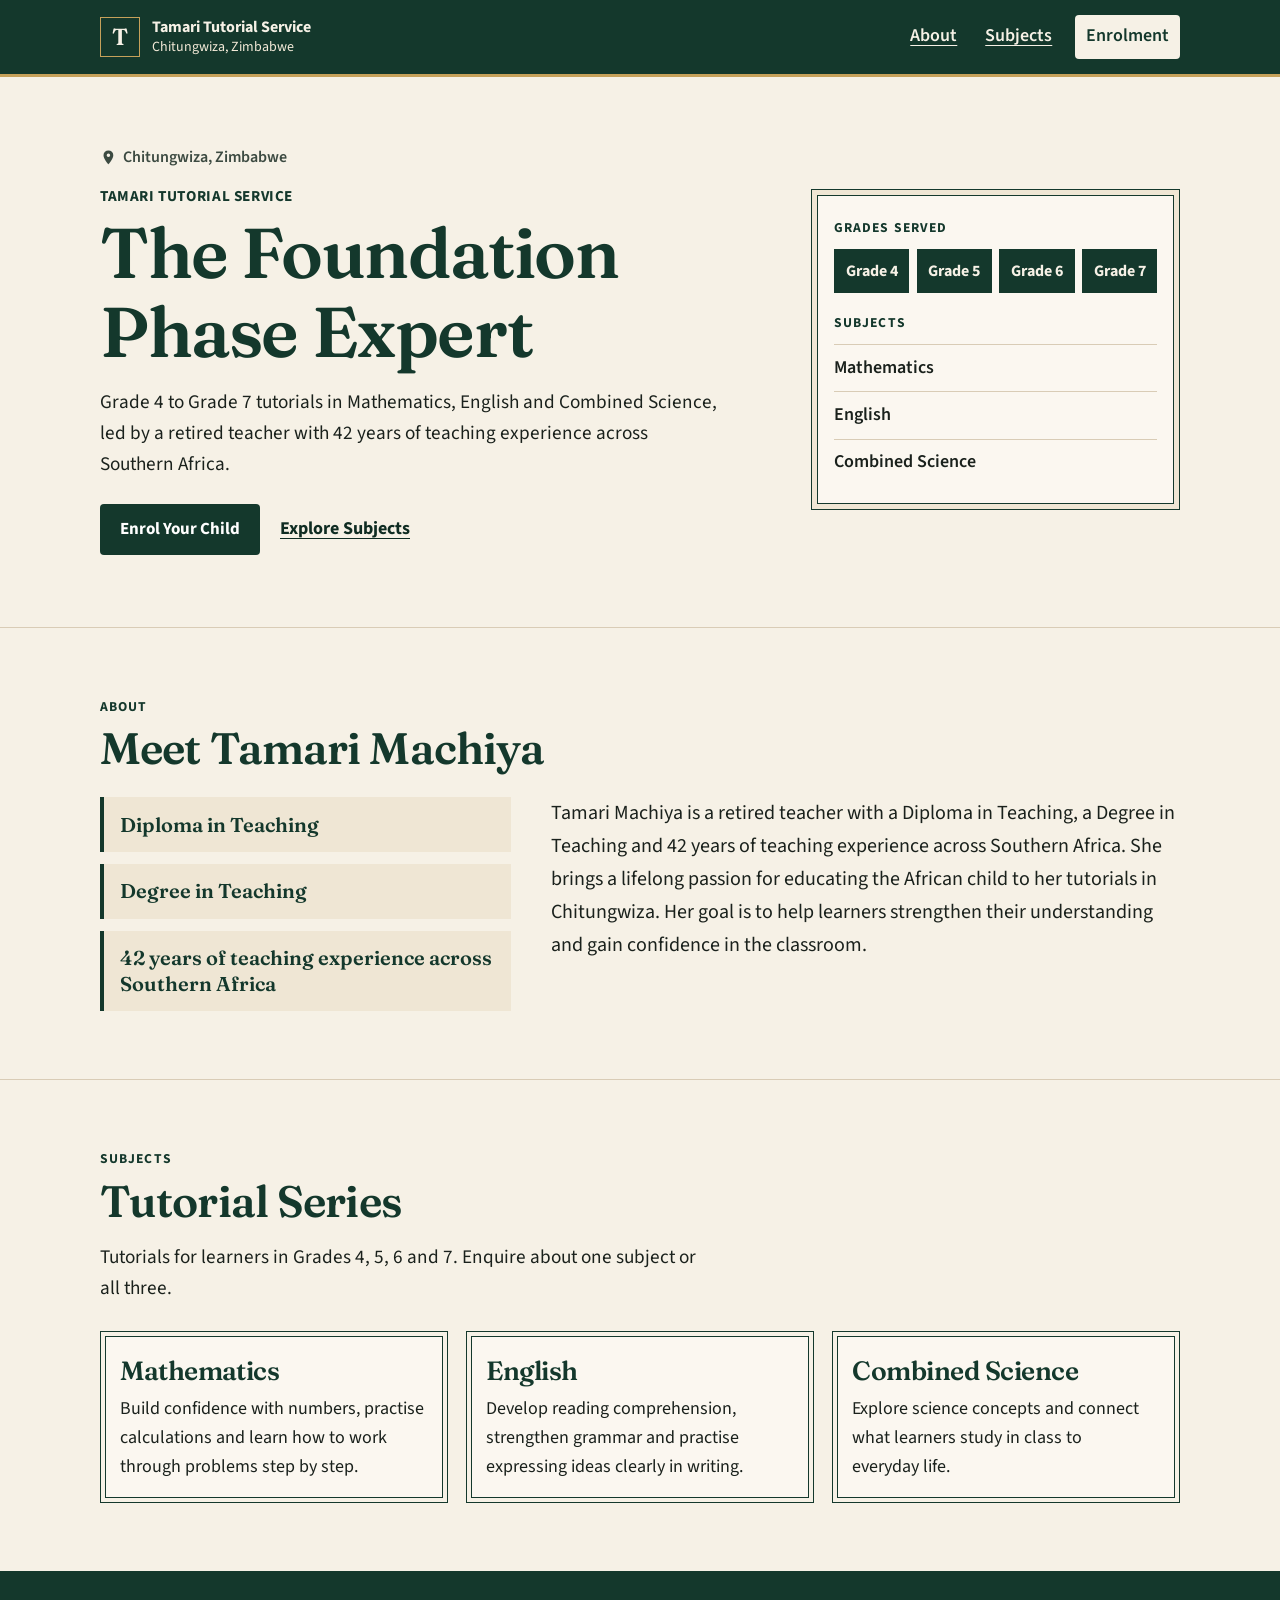
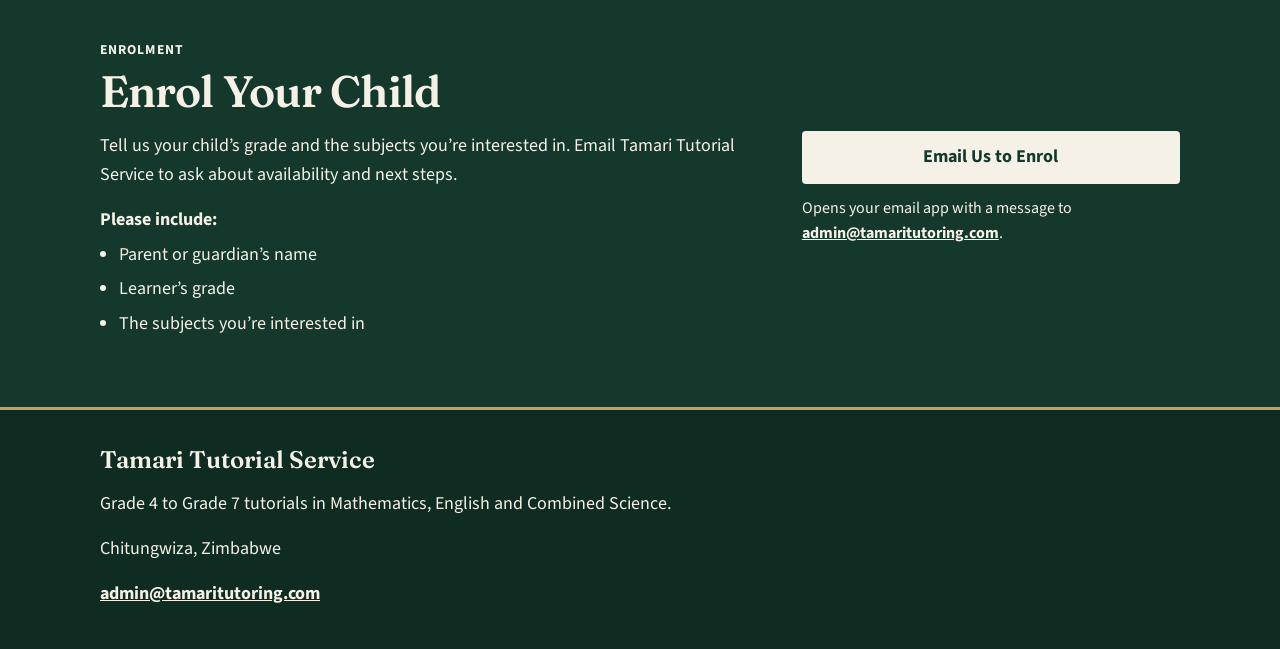
==== index.html @ 708566ce "Add the Tamari Tutorial Service website. A static page for Grade 4 to Grade 7 tutorials in Chitungwi" ====
<!DOCTYPE html>
<html lang="en-GB">
  <head>
    <meta charset="utf-8">
    <meta name="viewport" content="width=device-width, initial-scale=1">
    <title>Tamari Tutorial Service | Grade 4–7 Tutoring in Chitungwiza</title>
    <meta name="description" content="Grade 4 to Grade 7 tutorials in Mathematics, English and Combined Science in Chitungwiza, Zimbabwe, led by retired teacher Tamari Machiya.">
    <link rel="canonical" href="https://tamaritutoring.com/">
    <meta property="og:title" content="Tamari Tutorial Service | Grade 4–7 Tutoring in Chitungwiza">
    <meta property="og:description" content="Grade 4 to Grade 7 tutorials in Mathematics, English and Combined Science in Chitungwiza, Zimbabwe, led by retired teacher Tamari Machiya.">
    <meta property="og:type" content="website">
    <meta property="og:url" content="https://tamaritutoring.com/">
    <meta property="og:locale" content="en_GB">
    <meta name="theme-color" content="#14382c">
    <link rel="icon" href="favicon.svg" type="image/svg+xml">
    <link rel="stylesheet" href="styles.css">
    <script type="application/ld+json">
      {
        "@context": "https://schema.org",
        "@type": "EducationalOrganization",
        "name": "Tamari Tutorial Service",
        "url": "https://tamaritutoring.com/",
        "email": "admin@tamaritutoring.com",
        "description": "Grade 4 to Grade 7 tutorials in Mathematics, English and Combined Science in Chitungwiza, Zimbabwe, led by retired teacher Tamari Machiya.",
        "areaServed": {
          "@type": "City",
          "name": "Chitungwiza"
        }
      }
    </script>
  </head>
  <body>
    <a class="skip" href="#main">Skip to content</a>

    <header class="site-header">
      <div class="wrap header-inner">
        <a class="brand" href="#hero">
          <span class="mark" aria-hidden="true">T</span>
          <span class="brand-text">
            <span class="brand-name">Tamari Tutorial Service</span>
            <span class="brand-place">Chitungwiza, Zimbabwe</span>
          </span>
        </a>
        <nav class="site-nav" aria-label="Page">
          <ul>
            <li><a href="#about">About</a></li>
            <li><a href="#subjects">Subjects</a></li>
            <li><a class="nav-enrol" href="#enrolment">Enrolment</a></li>
          </ul>
        </nav>
      </div>
    </header>

    <main id="main" tabindex="-1">
      <section class="hero" id="hero" aria-labelledby="hero-heading">
        <div class="wrap hero-grid">
          <div class="hero-copy">
            <p class="location">
              <svg class="pin" viewBox="0 0 24 24" aria-hidden="true" focusable="false">
                <path fill="currentColor" d="M12 2a7 7 0 0 0-7 7c0 5.25 7 13 7 13s7-7.75 7-13a7 7 0 0 0-7-7zm0 9.5a2.5 2.5 0 1 1 0-5 2.5 2.5 0 0 1 0 5z"/>
              </svg>
              Chitungwiza, Zimbabwe
            </p>
            <p class="brand-line">Tamari Tutorial Service</p>
            <h1 id="hero-heading">The Foundation Phase Expert</h1>
            <p class="lede">Grade 4 to Grade 7 tutorials in Mathematics, English and Combined Science, led by a retired teacher with 42 years of teaching experience across Southern Africa.</p>
            <div class="actions">
              <a class="button" href="#enrolment">Enrol Your Child</a>
              <a class="text-link" href="#subjects">Explore Subjects</a>
            </div>
          </div>

          <aside class="programme" aria-label="Grades and subjects">
            <p class="programme-kicker">Grades served</p>
            <ul class="grade-row">
              <li>Grade&nbsp;4</li>
              <li>Grade&nbsp;5</li>
              <li>Grade&nbsp;6</li>
              <li>Grade&nbsp;7</li>
            </ul>
            <p class="programme-kicker">Subjects</p>
            <ul class="programme-subjects">
              <li>Mathematics</li>
              <li>English</li>
              <li>Combined Science</li>
            </ul>
          </aside>
        </div>
      </section>

      <section class="about" id="about" aria-labelledby="about-heading">
        <div class="wrap">
          <p class="kicker">About</p>
          <h2 id="about-heading">Meet Tamari Machiya</h2>
          <div class="about-grid">
            <ul class="facts" aria-hidden="true">
              <li>Diploma in Teaching</li>
              <li>Degree in Teaching</li>
              <li>42 years of teaching experience across Southern Africa</li>
            </ul>
            <p class="about-copy">Tamari Machiya is a retired teacher with a Diploma in Teaching, a Degree in Teaching and 42 years of teaching experience across Southern Africa. She brings a lifelong passion for educating the African child to her tutorials in Chitungwiza. Her goal is to help learners strengthen their understanding and gain confidence in the classroom.</p>
          </div>
        </div>
      </section>

      <section class="subjects" id="subjects" aria-labelledby="subjects-heading">
        <div class="wrap">
          <p class="kicker">Subjects</p>
          <h2 id="subjects-heading">Tutorial Series</h2>
          <p class="section-intro">Tutorials for learners in Grades 4, 5, 6 and 7. Enquire about one subject or all three.</p>
          <ul class="subject-list">
            <li>
              <h3>Mathematics</h3>
              <p>Build confidence with numbers, practise calculations and learn how to work through problems step by step.</p>
            </li>
            <li>
              <h3>English</h3>
              <p>Develop reading comprehension, strengthen grammar and practise expressing ideas clearly in writing.</p>
            </li>
            <li>
              <h3>Combined Science</h3>
              <p>Explore science concepts and connect what learners study in class to everyday life.</p>
            </li>
          </ul>
        </div>
      </section>

      <section class="enrol" id="enrolment" aria-labelledby="enrol-heading">
        <div class="wrap enrol-panel">
          <div>
            <p class="kicker kicker-light">Enrolment</p>
            <h2 id="enrol-heading">Enrol Your Child</h2>
            <p>Tell us your child’s grade and the subjects you’re interested in. Email Tamari Tutorial Service to ask about availability and next steps.</p>
            <p class="include-label" id="enrol-fields">Please include:</p>
            <ul>
              <li>Parent or guardian’s name</li>
              <li>Learner’s grade</li>
              <li>The subjects you’re interested in</li>
            </ul>
          </div>
          <div class="enrol-action">
            <a class="button button-email" href="mailto:admin@tamaritutoring.com?subject=Enrolment%20enquiry%20for%20Tamari%20Tutorial%20Service&amp;body=Parent%20or%20guardian%27s%20name%3A%0A%0ALearner%27s%20grade%3A%0A%0ASubjects%20interested%20in%3A%0A" aria-describedby="email-hint">Email Us to Enrol</a>
            <p class="email-hint" id="email-hint">Opens your email app with a message to <a href="mailto:admin@tamaritutoring.com">admin@tamaritutoring.com</a>.</p>
          </div>
        </div>
      </section>
    </main>

    <footer class="site-footer">
      <div class="wrap">
        <p class="footer-name">Tamari Tutorial Service</p>
        <p>Grade 4 to Grade 7 tutorials in Mathematics, English and Combined Science.</p>
        <p>Chitungwiza, Zimbabwe</p>
        <p><a href="mailto:admin@tamaritutoring.com">admin@tamaritutoring.com</a></p>
      </div>
    </footer>
  </body>
</html>
---- styles.css ----
@font-face {
  font-family: "Fraunces";
  src: url("fonts/fraunces-latin-600.woff2") format("woff2");
  font-weight: 600;
  font-style: normal;
  font-display: swap;
}

@font-face {
  font-family: "Fraunces";
  src: url("fonts/fraunces-latin-700.woff2") format("woff2");
  font-weight: 700;
  font-style: normal;
  font-display: swap;
}

@font-face {
  font-family: "Source Sans 3";
  src: url("fonts/source-sans-3-latin-400.woff2") format("woff2");
  font-weight: 400;
  font-style: normal;
  font-display: swap;
}

@font-face {
  font-family: "Source Sans 3";
  src: url("fonts/source-sans-3-latin-600.woff2") format("woff2");
  font-weight: 600;
  font-style: normal;
  font-display: swap;
}

@font-face {
  font-family: "Source Sans 3";
  src: url("fonts/source-sans-3-latin-700.woff2") format("woff2");
  font-weight: 700;
  font-style: normal;
  font-display: swap;
}

:root {
  --cream: #f6f1e6;
  --cream-deep: #efe6d4;
  --paper: #fbf7f0;
  --ink: #1a211c;
  --ink-soft: #3c4a41;
  --green: #14382c;
  --green-deep: #0f2c22;
  --line: #d9ccb6;
  --serif: "Fraunces", "Palatino Linotype", Palatino, Georgia, serif;
  --sans: "Source Sans 3", "Segoe UI", "Helvetica Neue", Arial, sans-serif;
  --header-offset: 5.5rem;
  --shadow: 0 16px 40px rgba(20, 56, 44, 0.08);
}

*,
*::before,
*::after {
  box-sizing: border-box;
}

html {
  font-size: 100%;
}

@media (prefers-reduced-motion: no-preference) {
  html {
    scroll-behavior: smooth;
  }
}

body {
  margin: 0;
  background: var(--cream);
  color: var(--ink);
  font-family: var(--sans);
  font-size: 1.125rem;
  line-height: 1.6;
}

::selection {
  background: var(--green);
  color: var(--cream);
}

:focus:not(:focus-visible) {
  outline: none;
}

:focus-visible {
  outline: 3px solid var(--green-deep);
  outline-offset: 4px;
  box-shadow: 0 0 0 4px #ffffff;
}

.skip {
  position: absolute;
  left: 0.75rem;
  top: 0.75rem;
  z-index: 20;
  transform: translateY(-200%);
  background: var(--paper);
  color: var(--green);
  padding: 0.6rem 0.9rem;
  font-weight: 700;
  text-decoration: underline;
}

.skip:focus {
  transform: none;
}

.wrap {
  width: min(1080px, calc(100% - 2rem));
  margin-inline: auto;
}

h1,
h2,
h3,
p {
  text-wrap: pretty;
}

h1,
h2,
h3 {
  font-family: var(--serif);
  font-weight: 600;
  line-height: 1.12;
  color: var(--green);
  letter-spacing: -0.02em;
}

h1 {
  margin: 0.35rem 0 1rem;
  font-size: clamp(2.5rem, 7vw, 4.4rem);
}

h2 {
  margin: 0 0 1rem;
  font-size: clamp(2rem, 4vw, 2.75rem);
}

h3 {
  margin: 0 0 0.65rem;
  font-size: 1.65rem;
}

p {
  margin: 0 0 1rem;
}

a {
  color: var(--green-deep);
}

.site-header {
  position: sticky;
  top: 0;
  z-index: 10;
  background: var(--green);
  color: var(--cream);
  border-bottom: 3px solid #c6a15a;
}

.header-inner {
  display: flex;
  flex-wrap: wrap;
  align-items: center;
  gap: 0.75rem 1.25rem;
  padding: 0.8rem 0;
}

.brand {
  display: flex;
  align-items: center;
  gap: 0.75rem;
  margin-right: auto;
  color: var(--cream);
  text-decoration: none;
  min-height: 48px;
}

.brand:hover .brand-name,
.brand:focus-visible .brand-name {
  text-decoration: underline;
  text-underline-offset: 0.18em;
}

.mark {
  display: grid;
  place-items: center;
  width: 2.5rem;
  height: 2.5rem;
  flex: none;
  border: 1.5px solid #c6a15a;
  color: var(--cream);
  font-family: var(--serif);
  font-size: 1.45rem;
  line-height: 1;
}

.brand-text {
  display: flex;
  flex-direction: column;
  gap: 0.05rem;
}

.brand-name {
  font-weight: 700;
  font-size: 1rem;
  line-height: 1.2;
}

.brand-place {
  font-size: 0.875rem;
  line-height: 1.3;
  color: #f3ead8;
}

.site-nav ul {
  display: flex;
  flex-wrap: wrap;
  align-items: center;
  justify-content: flex-end;
  gap: 0.25rem 0.35rem;
  margin: 0;
  padding: 0;
  list-style: none;
}

.site-nav a {
  display: inline-flex;
  align-items: center;
  justify-content: center;
  min-height: 44px;
  padding: 0.35rem 0.7rem;
  color: var(--cream);
  font-weight: 600;
  text-decoration: underline;
  text-underline-offset: 0.22em;
  text-decoration-thickness: 1px;
}

.nav-enrol {
  margin-left: 0.35rem;
  background: var(--cream);
  color: var(--green) !important;
  text-decoration: none !important;
  border-radius: 4px;
  padding-inline: 0.95rem;
}

.nav-enrol:hover {
  background: #fff;
}

.hero {
  padding: 2.5rem 0 3rem;
  scroll-margin-top: var(--header-offset);
}

.hero-grid {
  display: grid;
  gap: 2rem;
  align-items: center;
}

.location {
  display: flex;
  align-items: center;
  gap: 0.4rem;
  margin: 0;
  color: var(--ink-soft);
  font-weight: 600;
  font-size: 1rem;
}

.pin {
  width: 1.05rem;
  height: 1.05rem;
  flex: none;
}

.brand-line {
  margin: 0.85rem 0 0;
  color: var(--green);
  font-weight: 700;
  letter-spacing: 0.04em;
  text-transform: uppercase;
  font-size: 0.95rem;
}

.lede {
  max-width: 40rem;
  margin-bottom: 1.5rem;
  font-size: 1.2rem;
  color: var(--ink);
}

.actions {
  display: flex;
  flex-wrap: wrap;
  align-items: center;
  gap: 0.75rem 1.25rem;
}

.button {
  display: inline-flex;
  align-items: center;
  justify-content: center;
  min-height: 48px;
  padding: 0.75rem 1.25rem;
  background: var(--green);
  color: #fff;
  font-weight: 700;
  font-size: 1.0625rem;
  text-decoration: none;
  border-radius: 4px;
}

.button:hover {
  background: var(--green-deep);
}

.text-link {
  display: inline-flex;
  align-items: center;
  min-height: 48px;
  color: var(--green-deep);
  font-weight: 700;
  text-underline-offset: 0.2em;
}

.programme {
  background: var(--paper);
  border: 1px solid var(--green);
  box-shadow: inset 0 0 0 5px var(--cream-deep), inset 0 0 0 6px var(--green);
  padding: 1.7rem 1.35rem 1.45rem;
}

.programme-kicker {
  margin: 0 0 0.65rem;
  color: var(--green);
  font-size: 0.85rem;
  font-weight: 700;
  letter-spacing: 0.08em;
  text-transform: uppercase;
}

.grade-row,
.programme-subjects {
  margin: 0 0 1.15rem;
  padding: 0;
  list-style: none;
}

.programme-subjects {
  margin-bottom: 0;
}

.grade-row {
  display: grid;
  grid-template-columns: repeat(4, minmax(0, 1fr));
  gap: 0.45rem;
}

.grade-row li {
  display: flex;
  align-items: center;
  justify-content: center;
  min-height: 2.75rem;
  background: var(--green);
  color: var(--cream);
  text-align: center;
  font-weight: 700;
  font-size: 1rem;
  line-height: 1.2;
  padding: 0.55rem 0.35rem;
}

.programme-subjects li {
  padding: 0.55rem 0;
  border-top: 1px solid var(--line);
  font-weight: 600;
}

.about,
.subjects {
  padding: 3rem 0;
  scroll-margin-top: var(--header-offset);
  border-top: 1px solid var(--line);
}

.kicker {
  margin: 0 0 0.4rem;
  color: var(--green);
  font-size: 0.85rem;
  font-weight: 700;
  letter-spacing: 0.08em;
  text-transform: uppercase;
}

.about-grid {
  display: grid;
  gap: 1.5rem;
  margin-top: 1.5rem;
}

.facts {
  margin: 0;
  padding: 0;
  list-style: none;
  display: grid;
  gap: 0.75rem;
}

.facts li {
  padding: 0.9rem 1rem;
  border-left: 4px solid var(--green);
  background: var(--cream-deep);
  font-family: var(--serif);
  font-size: 1.25rem;
  line-height: 1.3;
  color: var(--green);
}

.about-copy {
  margin: 0;
  max-width: 42rem;
  font-size: 1.25rem;
  line-height: 1.65;
}

.section-intro {
  max-width: 40rem;
  font-size: 1.2rem;
}

.subject-list {
  display: grid;
  gap: 1rem;
  margin: 1.75rem 0 0;
  padding: 0;
  list-style: none;
}

.subject-list li {
  background: var(--paper);
  border: 1px solid var(--green);
  box-shadow: inset 0 0 0 4px var(--cream), inset 0 0 0 5px var(--green);
  padding: 1.45rem 1.2rem 1.25rem;
}

.subject-list p {
  margin: 0;
  color: var(--ink);
}

.enrol {
  background: var(--green);
  color: var(--cream);
  padding: 3rem 0;
  scroll-margin-top: var(--header-offset);
}

.enrol h2,
.kicker-light {
  color: var(--cream);
}

.enrol p,
.enrol li {
  color: var(--cream);
}

.enrol-panel {
  display: grid;
  gap: 1.5rem;
}

.enrol ul {
  margin: 0;
  padding-left: 1.2rem;
}

.enrol li + li {
  margin-top: 0.35rem;
}

.include-label {
  margin-bottom: 0.4rem;
  font-weight: 700;
}

.enrol-action {
  display: flex;
  flex-direction: column;
  align-items: stretch;
  gap: 0.75rem;
}

.button-email {
  width: 100%;
  background: var(--cream);
  color: var(--green);
  font-size: 1.125rem;
}

.button-email:hover {
  background: #fff;
  color: var(--green-deep);
}

.email-hint {
  margin: 0;
  font-size: 1rem;
}

.email-hint a {
  color: var(--cream);
  font-weight: 700;
}

.site-footer {
  background: var(--green-deep);
  color: var(--cream);
  padding: 2.25rem 0 2.5rem;
  border-top: 3px solid #c6a15a;
}

.footer-name {
  font-family: var(--serif);
  font-size: 1.5rem;
  line-height: 1.2;
}

.site-footer a {
  color: var(--cream);
  font-weight: 700;
}

.site-footer p:last-child {
  margin-bottom: 0;
}

main:focus {
  outline: none;
}

@media (max-width: 420px) {
  .grade-row {
    grid-template-columns: 1fr 1fr;
  }
}

@media (max-width: 720px) {
  :root {
    --header-offset: 8.75rem;
  }

  .header-inner {
    display: grid;
    grid-template-columns: minmax(0, 1fr) auto;
    align-items: center;
  }

  .brand {
    margin-right: 0;
  }

  .site-nav {
    grid-column: 1 / -1;
  }

  .site-nav ul {
    justify-content: flex-start;
  }

  .nav-enrol {
    margin-left: auto;
  }
}

@media (min-width: 721px) {
  .wrap {
    width: min(1080px, calc(100% - 4rem));
  }

  .hero {
    padding: 4.25rem 0 4.5rem;
  }

  .about,
  .subjects,
  .enrol {
    padding: 4.25rem 0;
  }
}

@media (min-width: 800px) {
  .about-grid {
    grid-template-columns: minmax(14rem, 0.85fr) 1.3fr;
    gap: 2.5rem;
    align-items: start;
  }
}

@media (min-width: 880px) {
  .hero-grid {
    grid-template-columns: minmax(0, 1.35fr) minmax(16rem, 0.75fr);
    gap: 3rem;
  }

  .subject-list {
    grid-template-columns: repeat(3, minmax(0, 1fr));
    gap: 1.15rem;
  }

  .enrol-panel {
    grid-template-columns: minmax(0, 1.4fr) minmax(16rem, 0.8fr);
    gap: 2.5rem;
    align-items: center;
  }

  .button-email {
    width: auto;
    min-width: 16rem;
  }
}

@media (forced-colors: active) {
  .button,
  .nav-enrol,
  .programme,
  .subject-list li,
  .grade-row li {
    border: 1px solid ButtonText;
  }
}

@media print {
  .site-header,
  .skip,
  .actions {
    display: none;
  }

  body,
  .enrol,
  .site-footer {
    background: #fff;
    color: #000;
  }

  h1,
  h2,
  h3,
  .enrol h2,
  .enrol p,
  .enrol li,
  .site-footer,
  .site-footer a,
  .email-hint a {
    color: #000;
  }

}
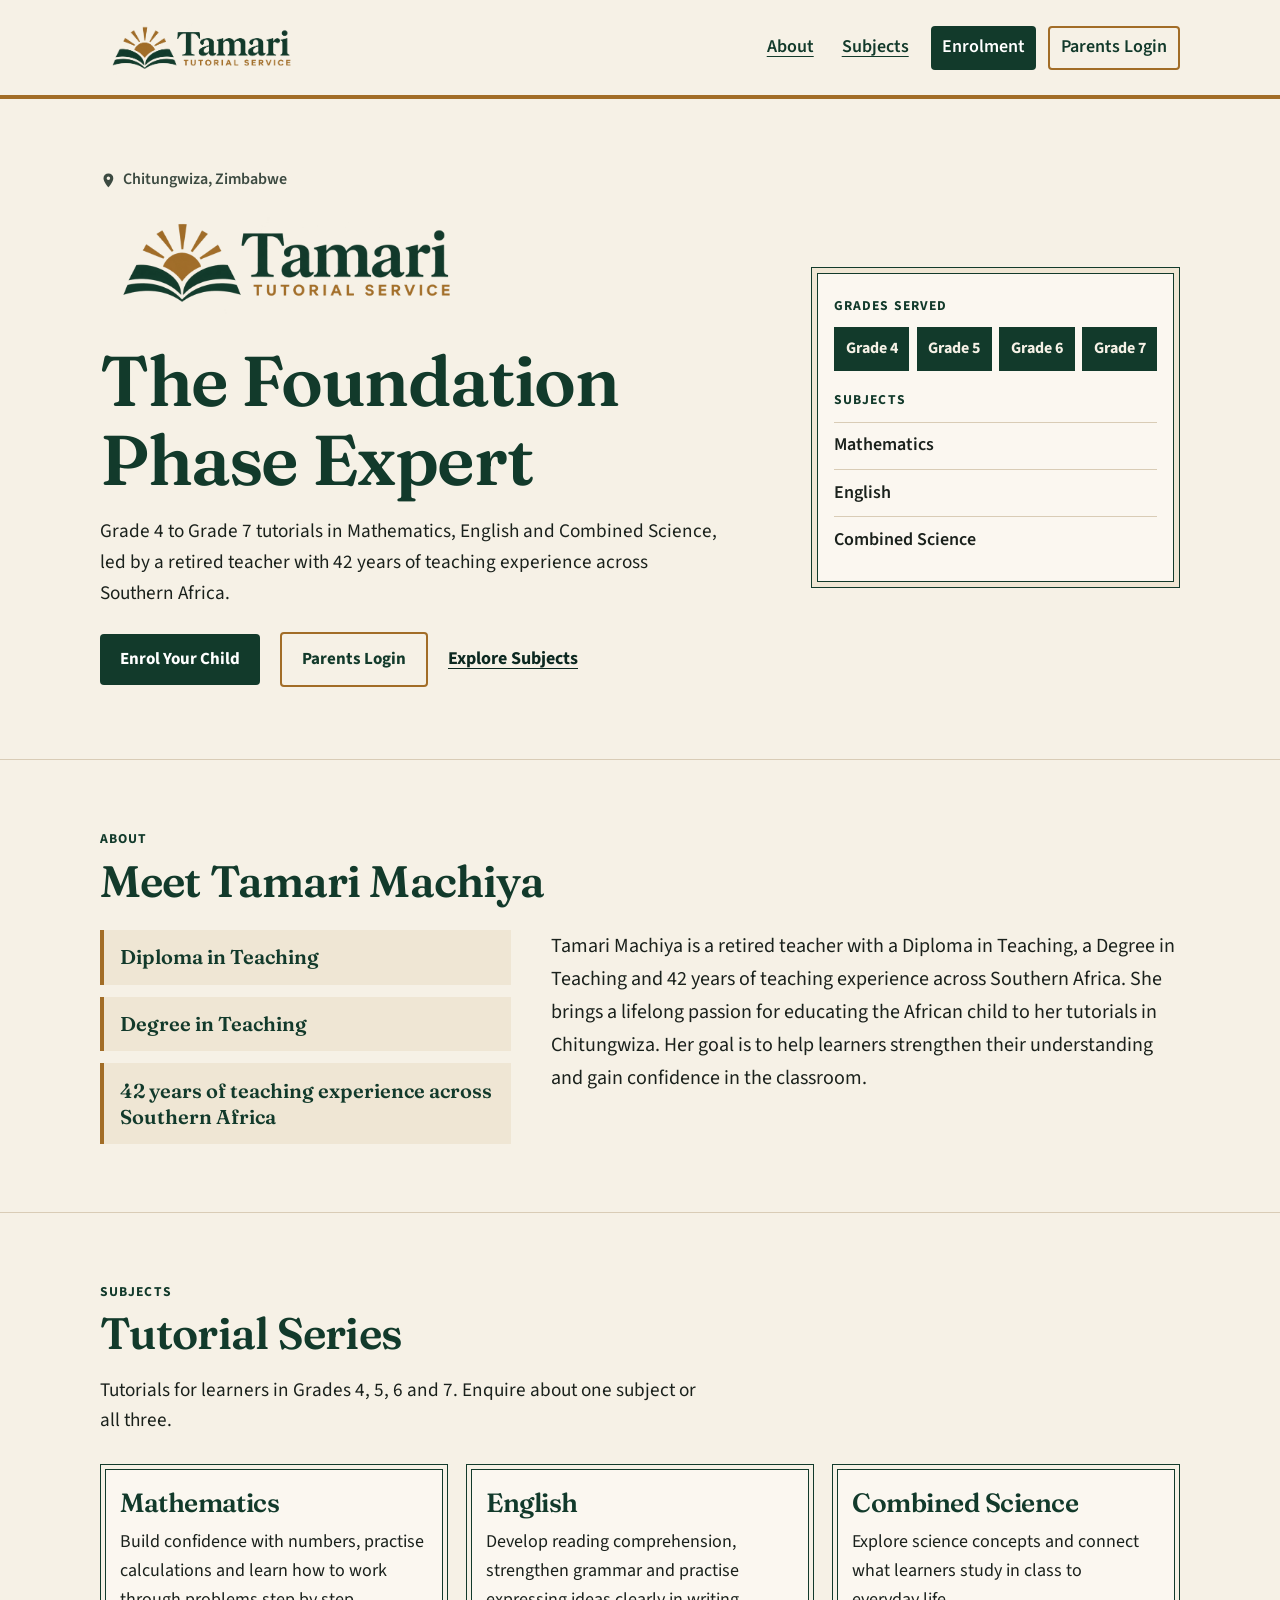
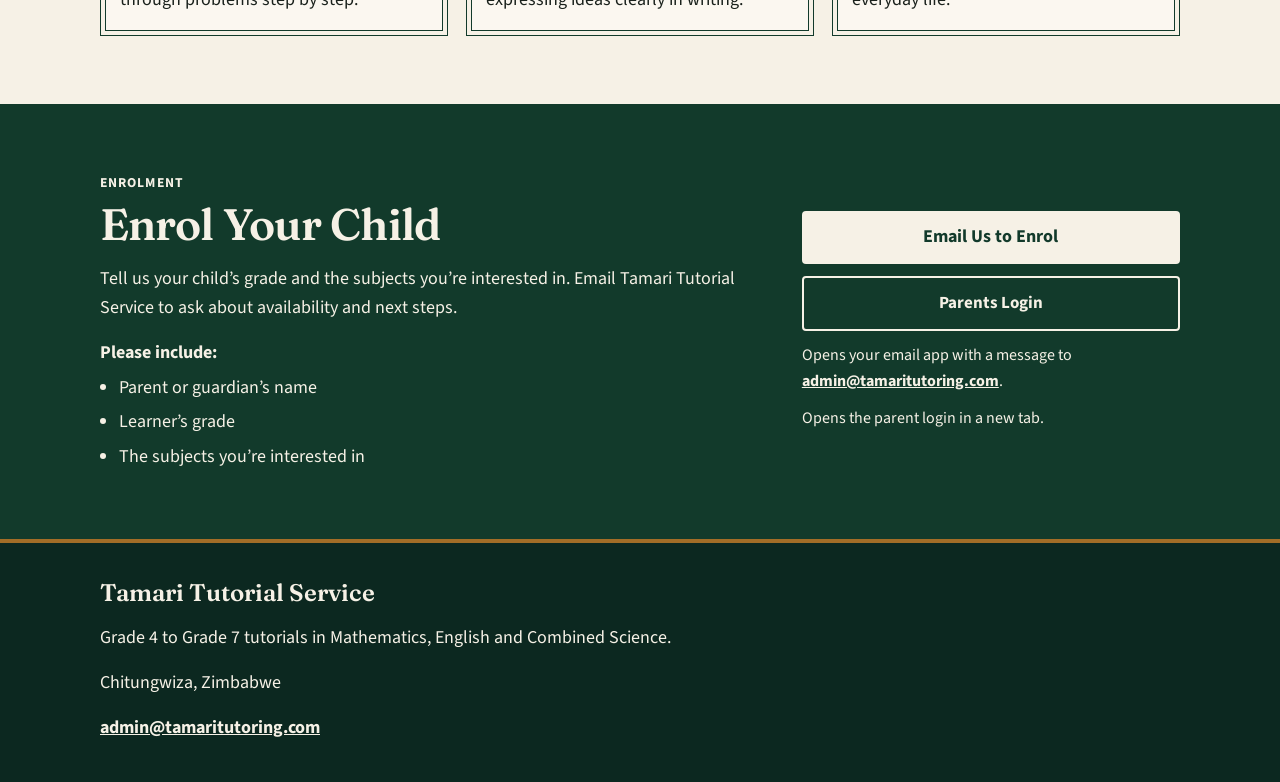
==== commit 9ac0d711: "Use the Tamari logo and add Parents Login. Match the page to the logo’s green and gold, and link Par" ====
--- a/index.html
+++ b/index.html
@@ -11,8 +11,10 @@
     <meta property="og:type" content="website">
     <meta property="og:url" content="https://tamaritutoring.com/">
     <meta property="og:locale" content="en_GB">
-    <meta name="theme-color" content="#14382c">
-    <link rel="icon" href="favicon.svg" type="image/svg+xml">
+    <meta name="theme-color" content="#123a2b">
+    <meta property="og:image" content="https://tamaritutoring.com/logo.png">
+    <link rel="icon" href="favicon.png" type="image/png">
+    <link rel="preload" href="logo.png" as="image">
     <link rel="stylesheet" href="styles.css">
     <script type="application/ld+json">
       {
@@ -35,17 +37,14 @@
     <header class="site-header">
       <div class="wrap header-inner">
         <a class="brand" href="#hero">
-          <span class="mark" aria-hidden="true">T</span>
-          <span class="brand-text">
-            <span class="brand-name">Tamari Tutorial Service</span>
-            <span class="brand-place">Chitungwiza, Zimbabwe</span>
-          </span>
+          <img src="logo.png" alt="Tamari Tutorial Service" width="1086" height="362">
         </a>
         <nav class="site-nav" aria-label="Page">
           <ul>
             <li><a href="#about">About</a></li>
             <li><a href="#subjects">Subjects</a></li>
             <li><a class="nav-enrol" href="#enrolment">Enrolment</a></li>
+            <li><a class="nav-login" href="https://app.schoolhubsa.co.za/tamaritutoring" target="_blank" rel="noopener noreferrer">Parents Login<span class="visually-hidden"> (opens in a new tab)</span></a></li>
           </ul>
         </nav>
       </div>
@@ -61,11 +60,12 @@
               </svg>
               Chitungwiza, Zimbabwe
             </p>
-            <p class="brand-line">Tamari Tutorial Service</p>
+            <img class="hero-logo" src="logo.png" alt="" width="1086" height="362">
             <h1 id="hero-heading">The Foundation Phase Expert</h1>
             <p class="lede">Grade 4 to Grade 7 tutorials in Mathematics, English and Combined Science, led by a retired teacher with 42 years of teaching experience across Southern Africa.</p>
             <div class="actions">
               <a class="button" href="#enrolment">Enrol Your Child</a>
+              <a class="button button-login" href="https://app.schoolhubsa.co.za/tamaritutoring" target="_blank" rel="noopener noreferrer">Parents Login<span class="visually-hidden"> (opens in a new tab)</span></a>
               <a class="text-link" href="#subjects">Explore Subjects</a>
             </div>
           </div>
@@ -140,7 +140,9 @@
           </div>
           <div class="enrol-action">
             <a class="button button-email" href="mailto:admin@tamaritutoring.com?subject=Enrolment%20enquiry%20for%20Tamari%20Tutorial%20Service&amp;body=Parent%20or%20guardian%27s%20name%3A%0A%0ALearner%27s%20grade%3A%0A%0ASubjects%20interested%20in%3A%0A" aria-describedby="email-hint">Email Us to Enrol</a>
+            <a class="button button-login" href="https://app.schoolhubsa.co.za/tamaritutoring" target="_blank" rel="noopener noreferrer" aria-describedby="login-hint">Parents Login<span class="visually-hidden"> (opens in a new tab)</span></a>
             <p class="email-hint" id="email-hint">Opens your email app with a message to <a href="mailto:admin@tamaritutoring.com">admin@tamaritutoring.com</a>.</p>
+            <p class="email-hint" id="login-hint">Opens the parent login in a new tab.</p>
           </div>
         </div>
       </section>
--- a/styles.css
+++ b/styles.css
@@ -44,12 +44,13 @@
   --paper: #fbf7f0;
   --ink: #1a211c;
   --ink-soft: #3c4a41;
-  --green: #14382c;
-  --green-deep: #0f2c22;
+  --green: #123a2b;
+  --green-deep: #0c2820;
+  --gold: #a26d27;
   --line: #d9ccb6;
   --serif: "Fraunces", "Palatino Linotype", Palatino, Georgia, serif;
   --sans: "Source Sans 3", "Segoe UI", "Helvetica Neue", Arial, sans-serif;
-  --header-offset: 5.5rem;
+  --header-offset: 7rem;
   --shadow: 0 16px 40px rgba(20, 56, 44, 0.08);
 }
 
@@ -110,6 +111,18 @@
   transform: none;
 }
 
+.visually-hidden {
+  position: absolute;
+  width: 1px;
+  height: 1px;
+  padding: 0;
+  margin: -1px;
+  overflow: hidden;
+  clip: rect(0, 0, 0, 0);
+  white-space: nowrap;
+  border: 0;
+}
+
 .wrap {
   width: min(1080px, calc(100% - 2rem));
   margin-inline: auto;
@@ -159,9 +172,9 @@
   position: sticky;
   top: 0;
   z-index: 10;
-  background: var(--green);
-  color: var(--cream);
-  border-bottom: 3px solid #c6a15a;
+  background: var(--cream);
+  color: var(--green);
+  border-bottom: 4px solid var(--gold);
 }
 
 .header-inner {
@@ -175,48 +188,22 @@
 .brand {
   display: flex;
   align-items: center;
-  gap: 0.75rem;
   margin-right: auto;
-  color: var(--cream);
+  min-height: 48px;
   text-decoration: none;
-  min-height: 48px;
-}
-
-.brand:hover .brand-name,
-.brand:focus-visible .brand-name {
-  text-decoration: underline;
-  text-underline-offset: 0.18em;
-}
-
-.mark {
-  display: grid;
-  place-items: center;
-  width: 2.5rem;
-  height: 2.5rem;
-  flex: none;
-  border: 1.5px solid #c6a15a;
-  color: var(--cream);
-  font-family: var(--serif);
-  font-size: 1.45rem;
-  line-height: 1;
-}
-
-.brand-text {
-  display: flex;
-  flex-direction: column;
-  gap: 0.05rem;
-}
-
-.brand-name {
-  font-weight: 700;
-  font-size: 1rem;
-  line-height: 1.2;
-}
-
-.brand-place {
-  font-size: 0.875rem;
-  line-height: 1.3;
-  color: #f3ead8;
+}
+
+.brand img,
+.hero-logo {
+  display: block;
+  width: auto;
+  height: 3.5rem;
+}
+
+.hero-logo {
+  height: auto;
+  width: min(100%, 20rem);
+  margin: 0.35rem 0 1rem;
 }
 
 .site-nav ul {
@@ -236,24 +223,38 @@
   justify-content: center;
   min-height: 44px;
   padding: 0.35rem 0.7rem;
-  color: var(--cream);
+  color: var(--green);
   font-weight: 600;
   text-decoration: underline;
   text-underline-offset: 0.22em;
   text-decoration-thickness: 1px;
 }
 
-.nav-enrol {
+.nav-enrol,
+.nav-login {
   margin-left: 0.35rem;
-  background: var(--cream);
-  color: var(--green) !important;
   text-decoration: none !important;
   border-radius: 4px;
   padding-inline: 0.95rem;
 }
 
+.nav-enrol {
+  background: var(--green);
+  color: #fff !important;
+}
+
 .nav-enrol:hover {
-  background: #fff;
+  background: var(--green-deep);
+}
+
+.nav-login {
+  background: transparent;
+  color: var(--green) !important;
+  border: 2px solid var(--gold);
+}
+
+.nav-login:hover {
+  background: #f4e7d2;
 }
 
 .hero {
@@ -283,15 +284,6 @@
   flex: none;
 }
 
-.brand-line {
-  margin: 0.85rem 0 0;
-  color: var(--green);
-  font-weight: 700;
-  letter-spacing: 0.04em;
-  text-transform: uppercase;
-  font-size: 0.95rem;
-}
-
 .lede {
   max-width: 40rem;
   margin-bottom: 1.5rem;
@@ -322,6 +314,17 @@
 
 .button:hover {
   background: var(--green-deep);
+}
+
+.button-login {
+  background: transparent;
+  color: var(--green);
+  border: 2px solid var(--gold);
+}
+
+.button-login:hover {
+  background: #f4e7d2;
+  color: var(--green-deep);
 }
 
 .text-link {
@@ -418,7 +421,7 @@
 
 .facts li {
   padding: 0.9rem 1rem;
-  border-left: 4px solid var(--green);
+  border-left: 4px solid var(--gold);
   background: var(--cream-deep);
   font-family: var(--serif);
   font-size: 1.25rem;
@@ -513,6 +516,18 @@
   color: var(--green-deep);
 }
 
+.enrol .button-login {
+  width: 100%;
+  color: var(--cream);
+  border-color: var(--cream);
+  background: transparent;
+}
+
+.enrol .button-login:hover {
+  background: rgba(255, 255, 255, 0.12);
+  color: #fff;
+}
+
 .email-hint {
   margin: 0;
   font-size: 1rem;
@@ -527,7 +542,7 @@
   background: var(--green-deep);
   color: var(--cream);
   padding: 2.25rem 0 2.5rem;
-  border-top: 3px solid #c6a15a;
+  border-top: 4px solid var(--gold);
 }
 
 .footer-name {
@@ -557,7 +572,7 @@
 
 @media (max-width: 720px) {
   :root {
-    --header-offset: 8.75rem;
+    --header-offset: 12rem;
   }
 
   .header-inner {
@@ -575,11 +590,25 @@
   }
 
   .site-nav ul {
-    justify-content: flex-start;
-  }
-
-  .nav-enrol {
-    margin-left: auto;
+    display: grid;
+    grid-template-columns: 1fr 1fr;
+    justify-content: stretch;
+    width: 100%;
+    gap: 0.45rem 0.6rem;
+  }
+
+  .site-nav li:nth-child(1) {
+    justify-self: start;
+  }
+
+  .site-nav li:nth-child(2) {
+    justify-self: end;
+  }
+
+  .nav-enrol,
+  .nav-login {
+    width: 100%;
+    margin-left: 0;
   }
 }
 
@@ -590,6 +619,14 @@
 
   .hero {
     padding: 4.25rem 0 4.5rem;
+  }
+
+  .brand img {
+    height: 4.35rem;
+  }
+
+  .hero-logo {
+    width: min(100%, 24rem);
   }
 
   .about,
@@ -624,7 +661,8 @@
     align-items: center;
   }
 
-  .button-email {
+  .button-email,
+  .enrol .button-login {
     width: auto;
     min-width: 16rem;
   }
@@ -633,6 +671,7 @@
 @media (forced-colors: active) {
   .button,
   .nav-enrol,
+  .nav-login,
   .programme,
   .subject-list li,
   .grade-row li {
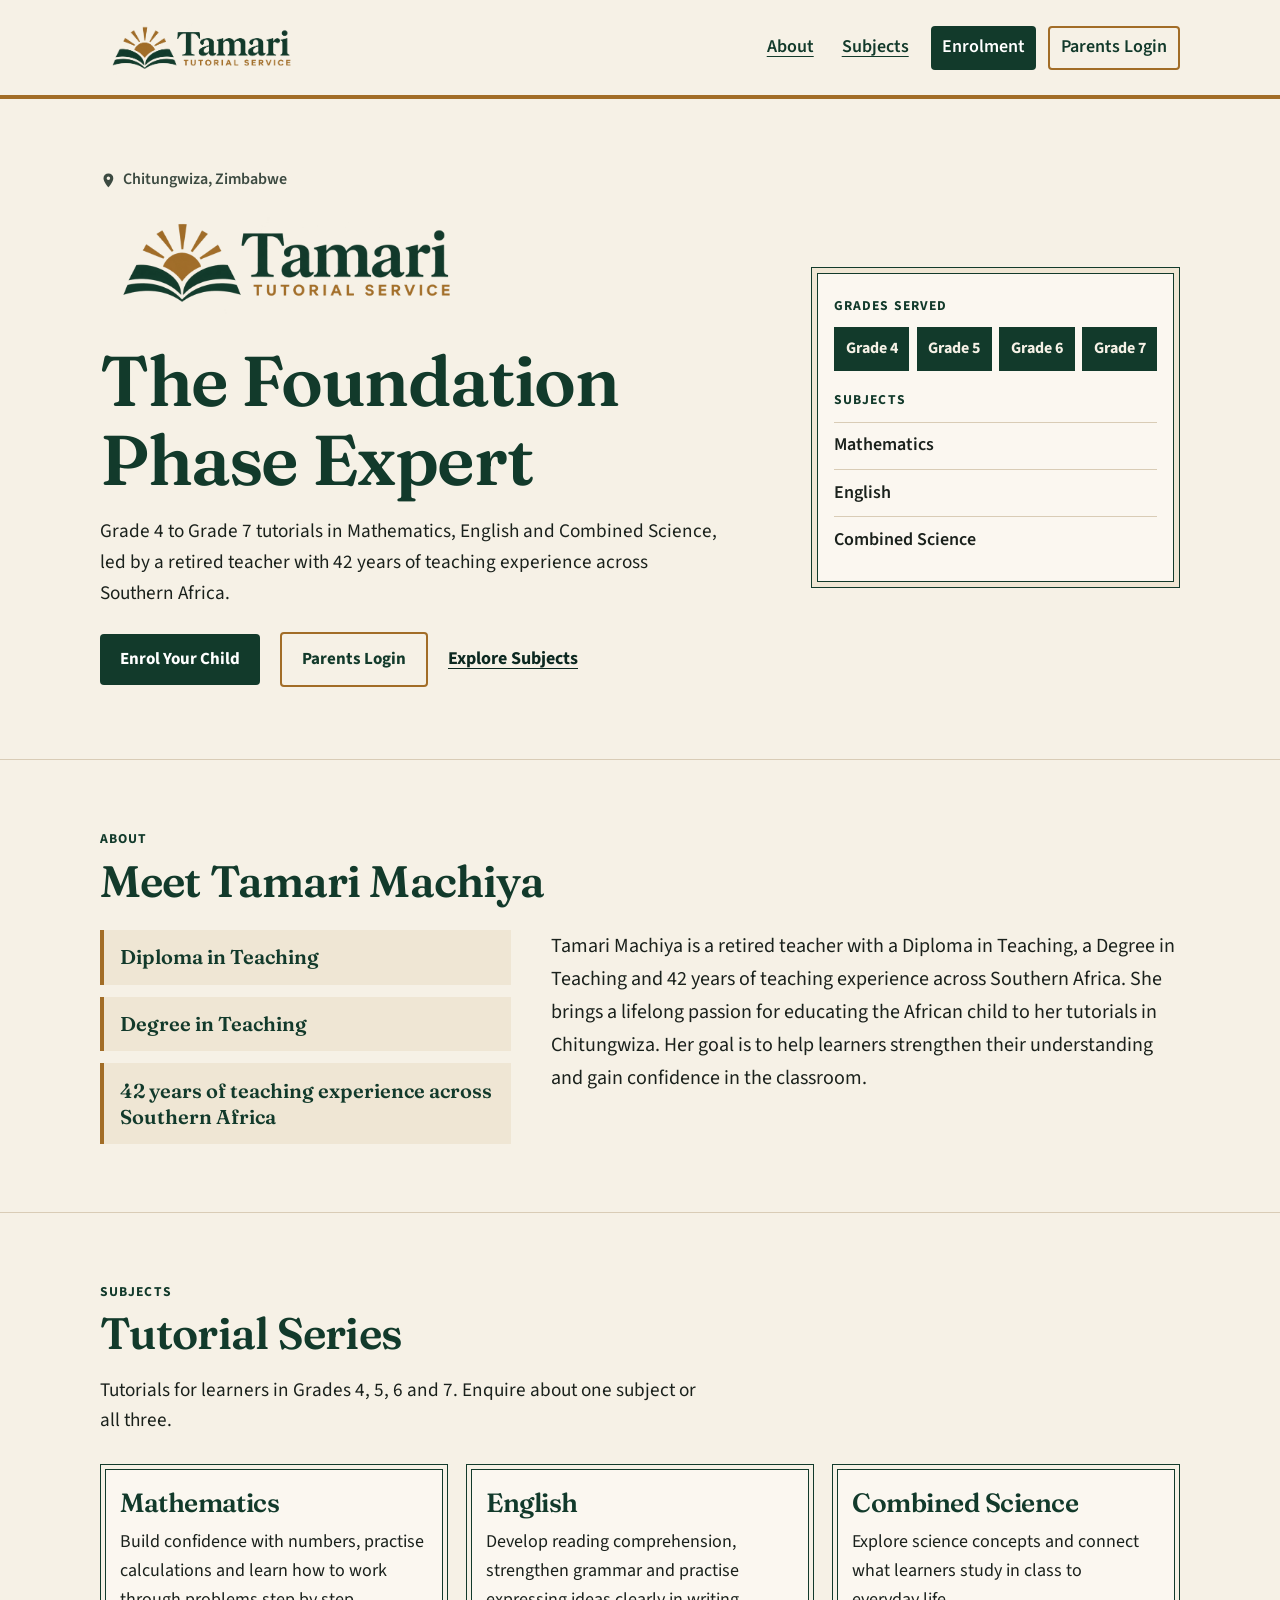
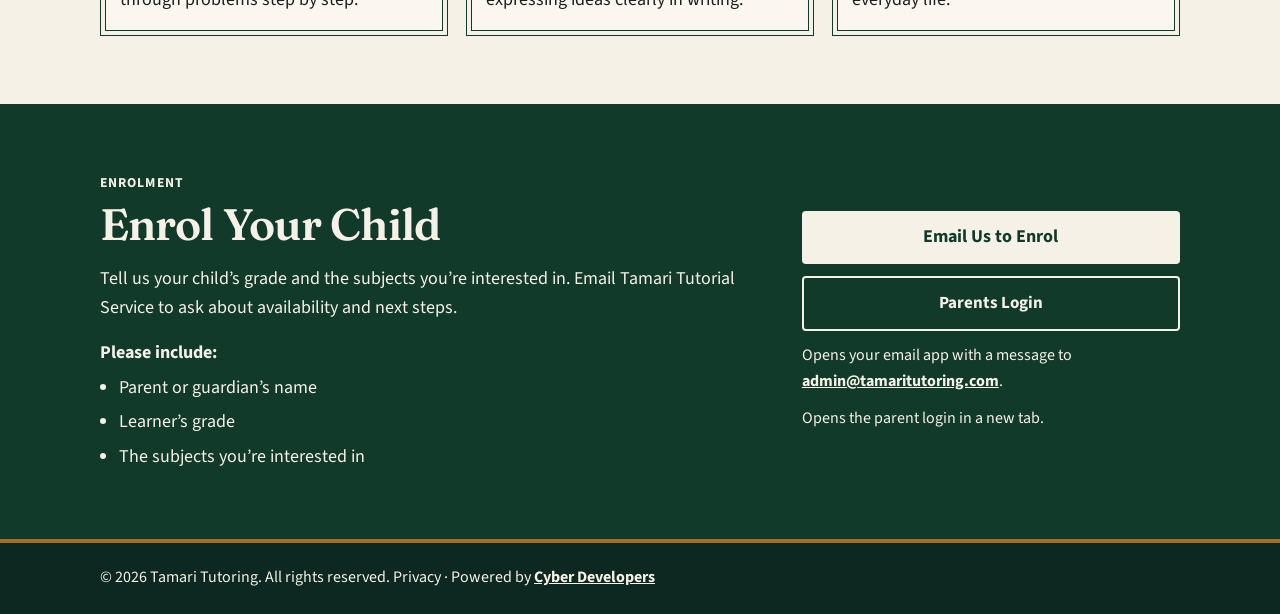
==== commit 87e84bc8: "Replace the footer with the copyright line. Remove the location and email from the footer and credit" ====
--- a/index.html
+++ b/index.html
@@ -150,10 +150,7 @@
 
     <footer class="site-footer">
       <div class="wrap">
-        <p class="footer-name">Tamari Tutorial Service</p>
-        <p>Grade 4 to Grade 7 tutorials in Mathematics, English and Combined Science.</p>
-        <p>Chitungwiza, Zimbabwe</p>
-        <p><a href="mailto:admin@tamaritutoring.com">admin@tamaritutoring.com</a></p>
+        <p>© 2026 Tamari Tutoring. All rights reserved. Privacy · Powered by <a href="https://www.cyberdevelopers.co.za" target="_blank" rel="noopener noreferrer">Cyber Developers<span class="visually-hidden"> (opens in a new tab)</span></a></p>
       </div>
     </footer>
   </body>
--- a/styles.css
+++ b/styles.css
@@ -541,14 +541,9 @@
 .site-footer {
   background: var(--green-deep);
   color: var(--cream);
-  padding: 2.25rem 0 2.5rem;
+  padding: 1.35rem 0 1.5rem;
   border-top: 4px solid var(--gold);
-}
-
-.footer-name {
-  font-family: var(--serif);
-  font-size: 1.5rem;
-  line-height: 1.2;
+  font-size: 1rem;
 }
 
 .site-footer a {
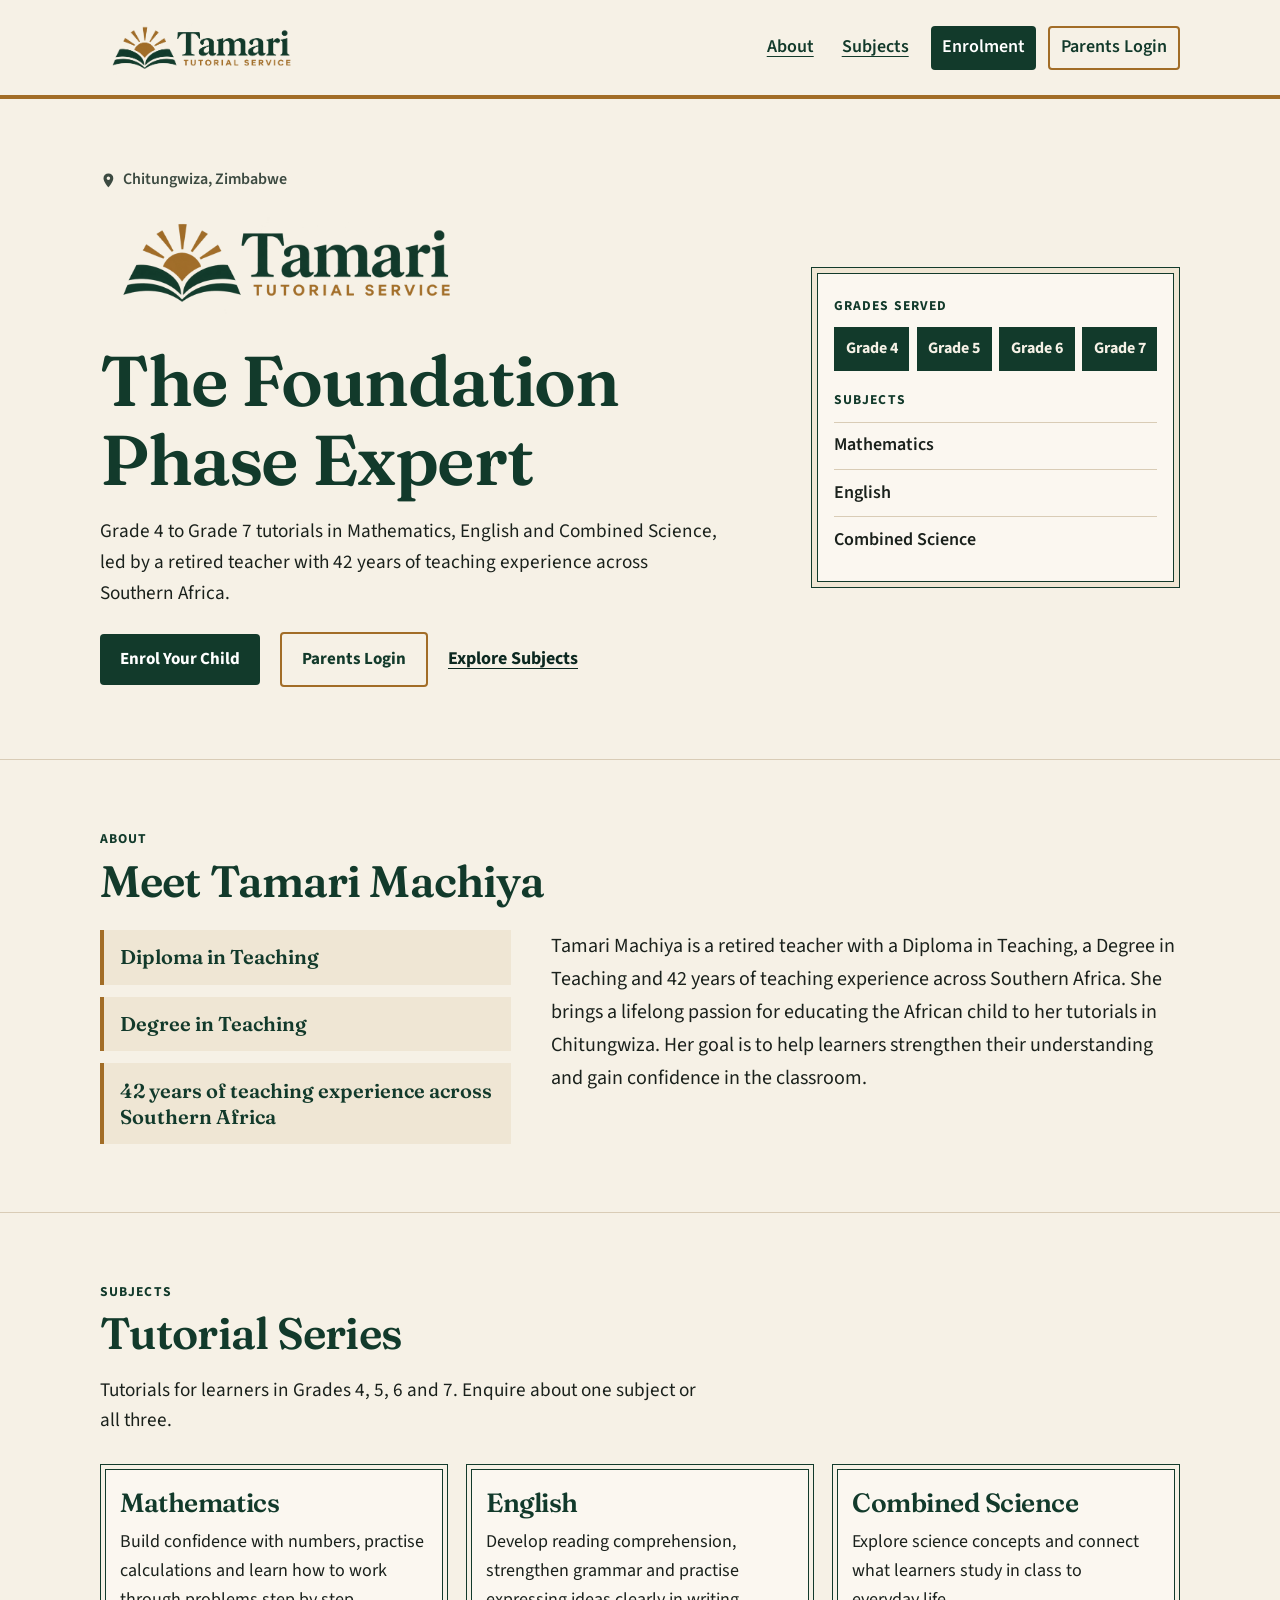
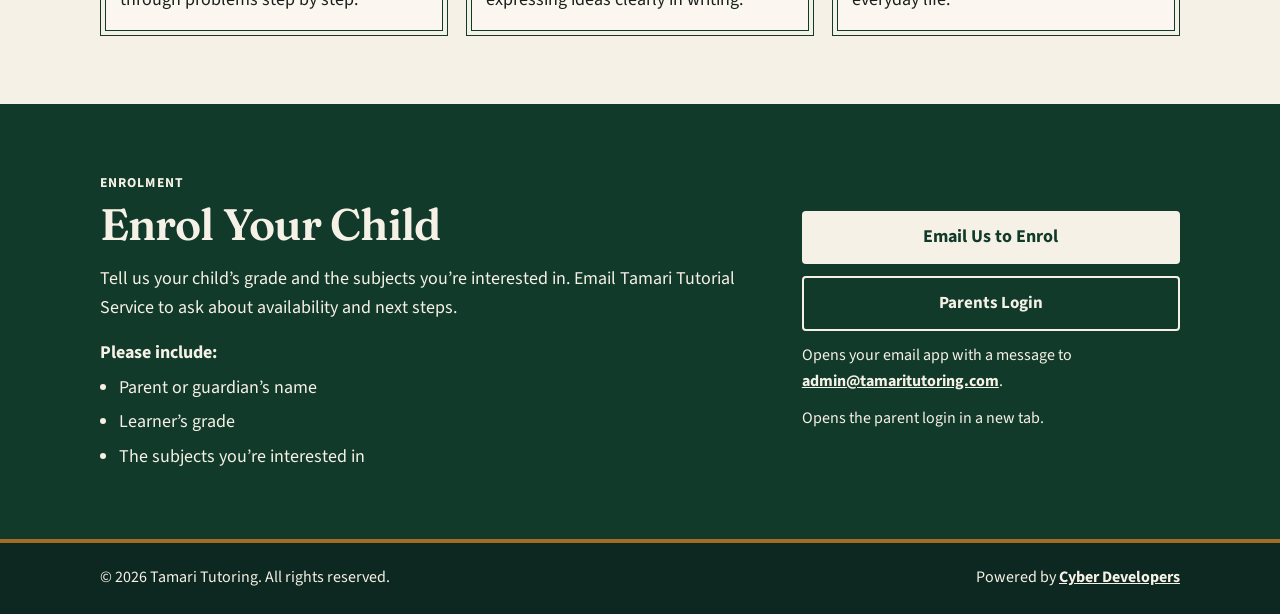
==== commit 7595207a: "Place the Cyber Developers credit on the right of the footer. Remove Privacy and keep the copyright " ====
--- a/index.html
+++ b/index.html
@@ -149,8 +149,9 @@
     </main>
 
     <footer class="site-footer">
-      <div class="wrap">
-        <p>© 2026 Tamari Tutoring. All rights reserved. Privacy · Powered by <a href="https://www.cyberdevelopers.co.za" target="_blank" rel="noopener noreferrer">Cyber Developers<span class="visually-hidden"> (opens in a new tab)</span></a></p>
+      <div class="wrap footer-line">
+        <p>© 2026 Tamari Tutoring. All rights reserved.</p>
+        <p class="footer-credit">Powered by <a href="https://www.cyberdevelopers.co.za" target="_blank" rel="noopener noreferrer">Cyber Developers<span class="visually-hidden"> (opens in a new tab)</span></a></p>
       </div>
     </footer>
   </body>
--- a/styles.css
+++ b/styles.css
@@ -551,8 +551,20 @@
   font-weight: 700;
 }
 
-.site-footer p:last-child {
-  margin-bottom: 0;
+.footer-line {
+  display: flex;
+  flex-wrap: wrap;
+  align-items: center;
+  justify-content: space-between;
+  gap: 0.4rem 1.5rem;
+}
+
+.site-footer p {
+  margin: 0;
+}
+
+.site-footer .footer-credit {
+  margin-left: auto;
 }
 
 main:focus {
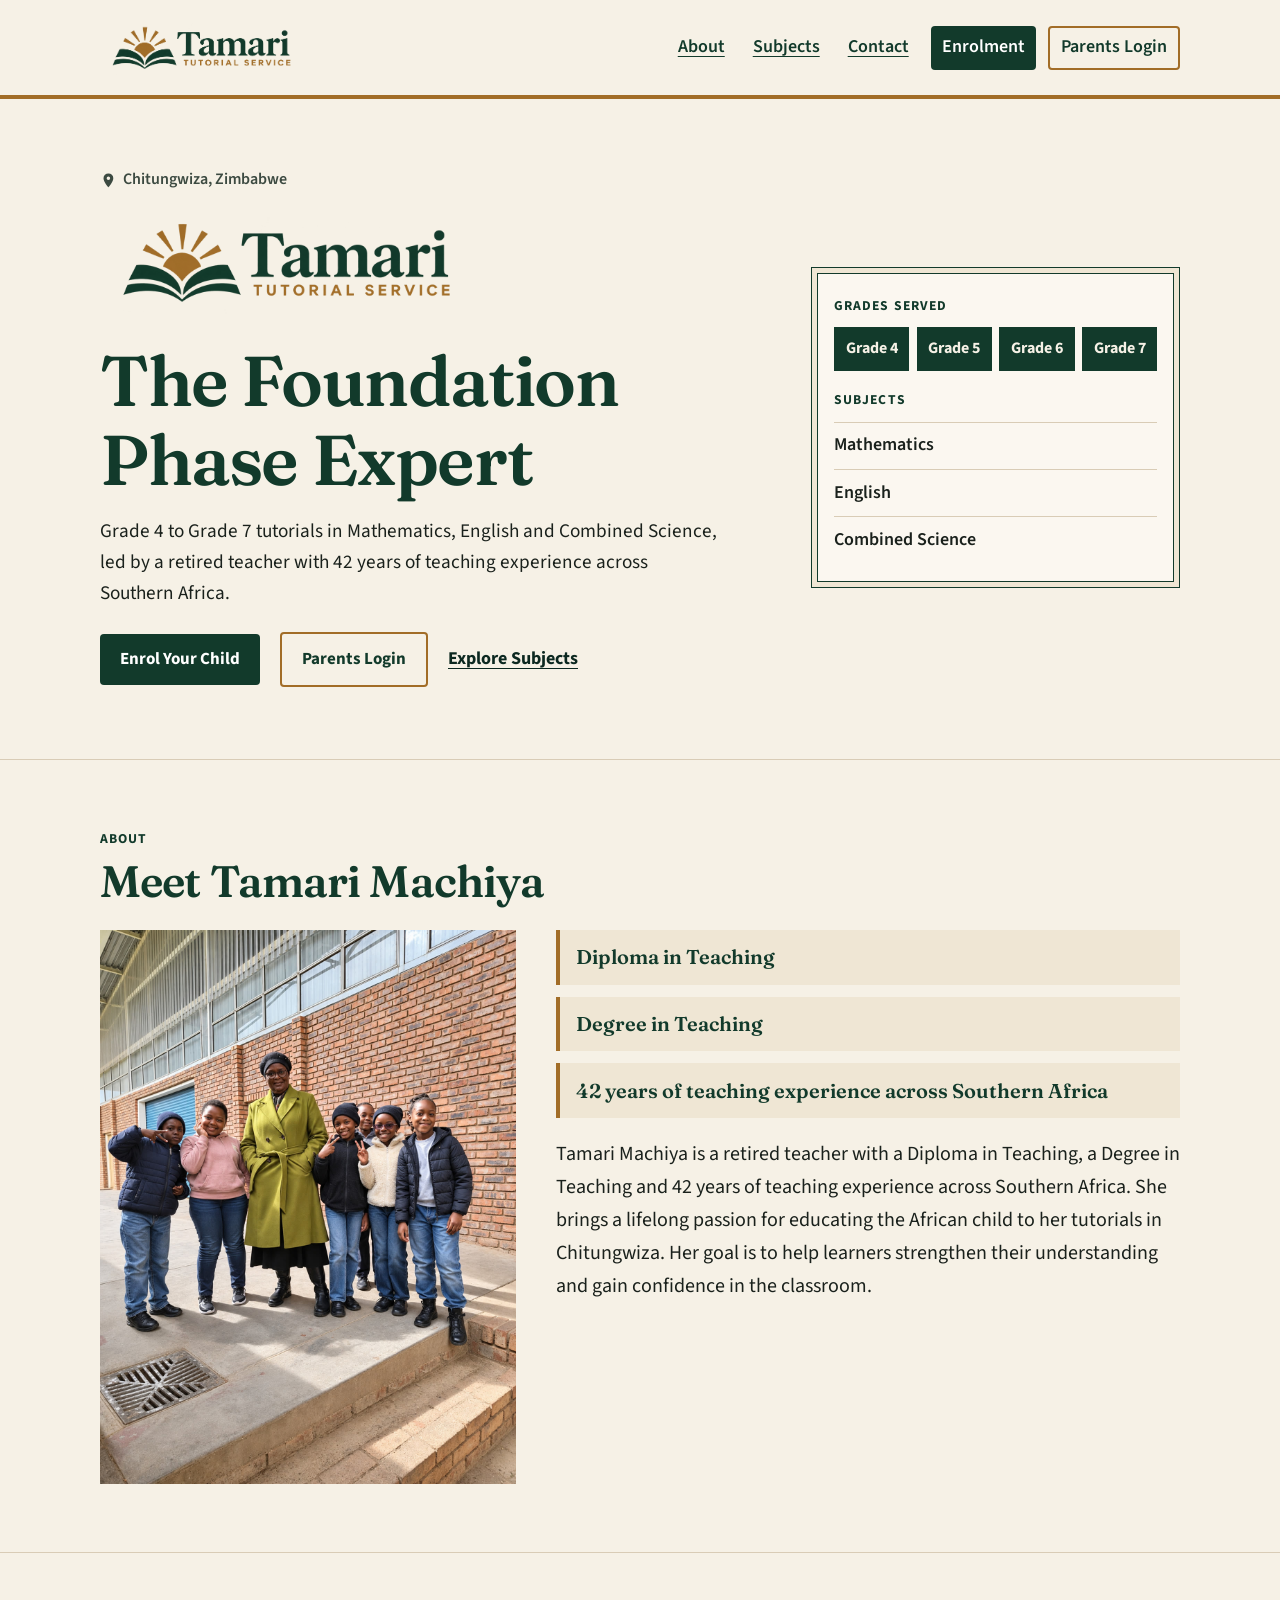
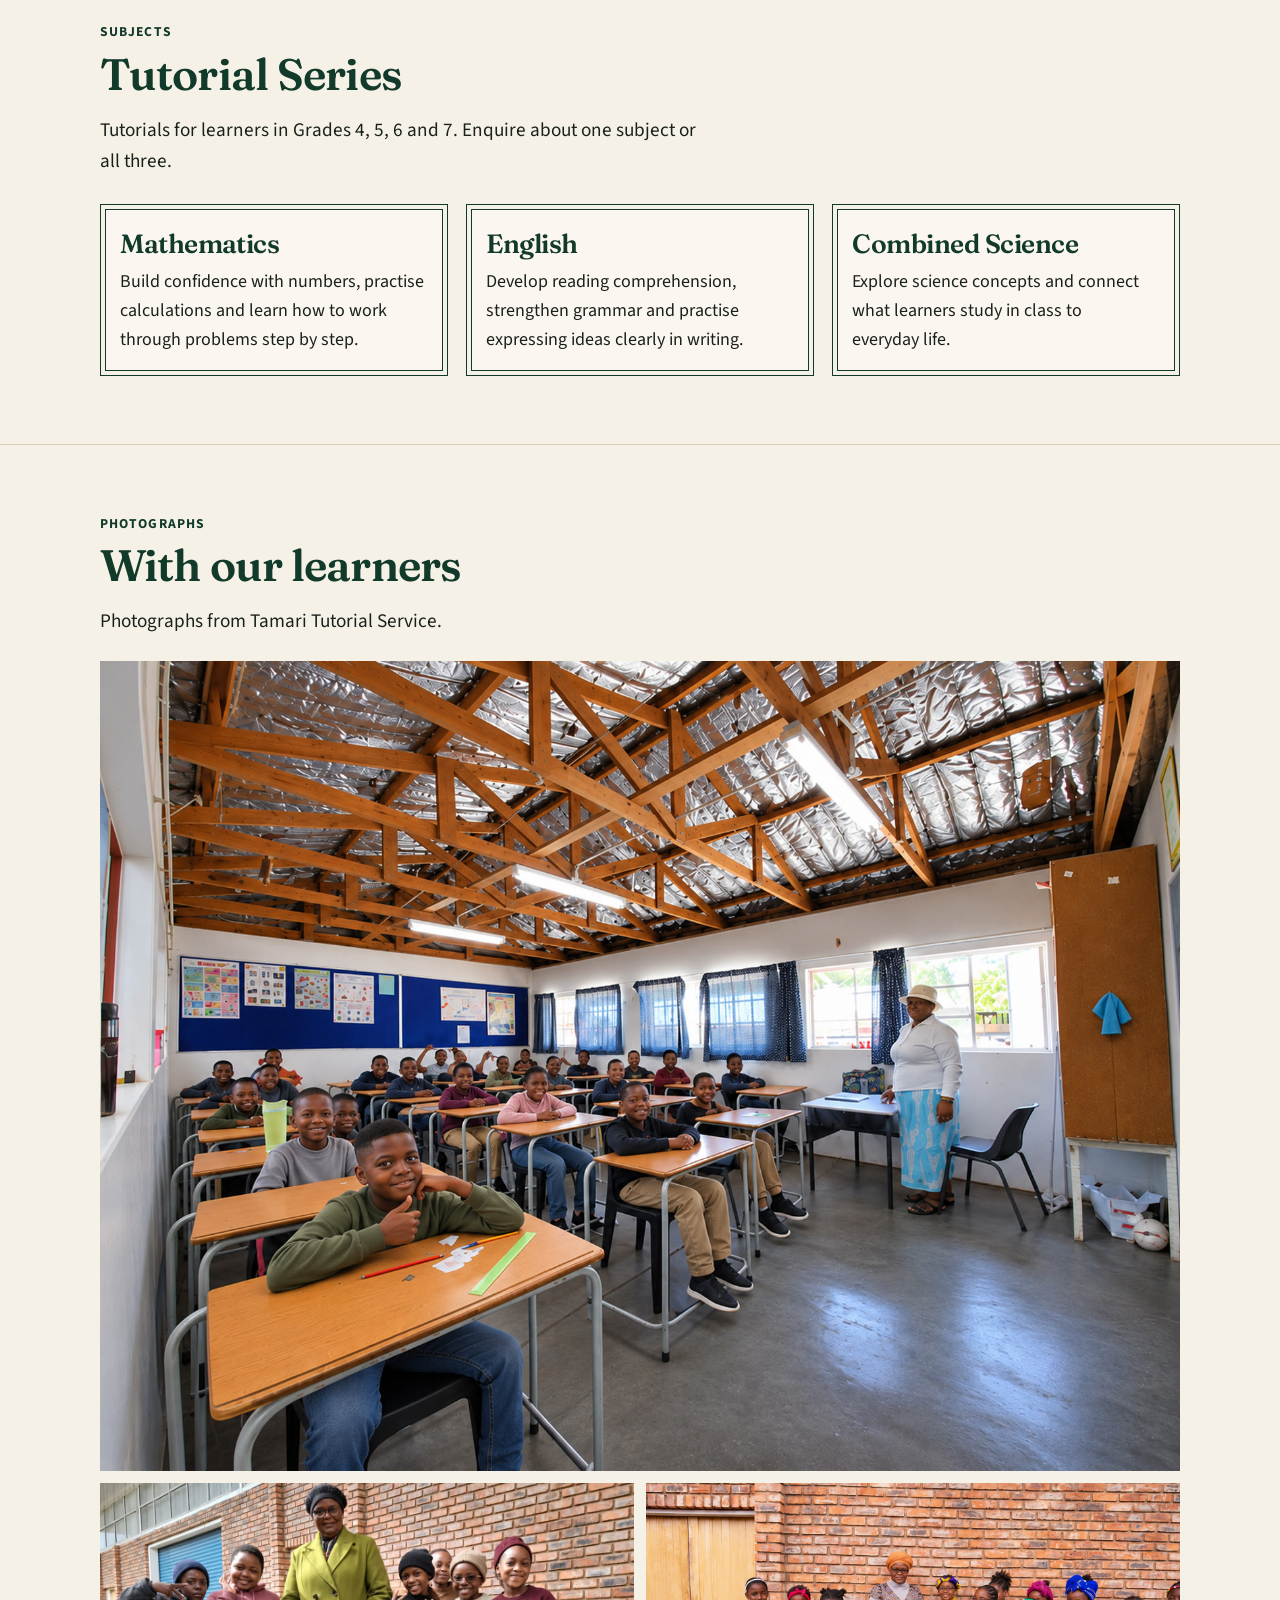
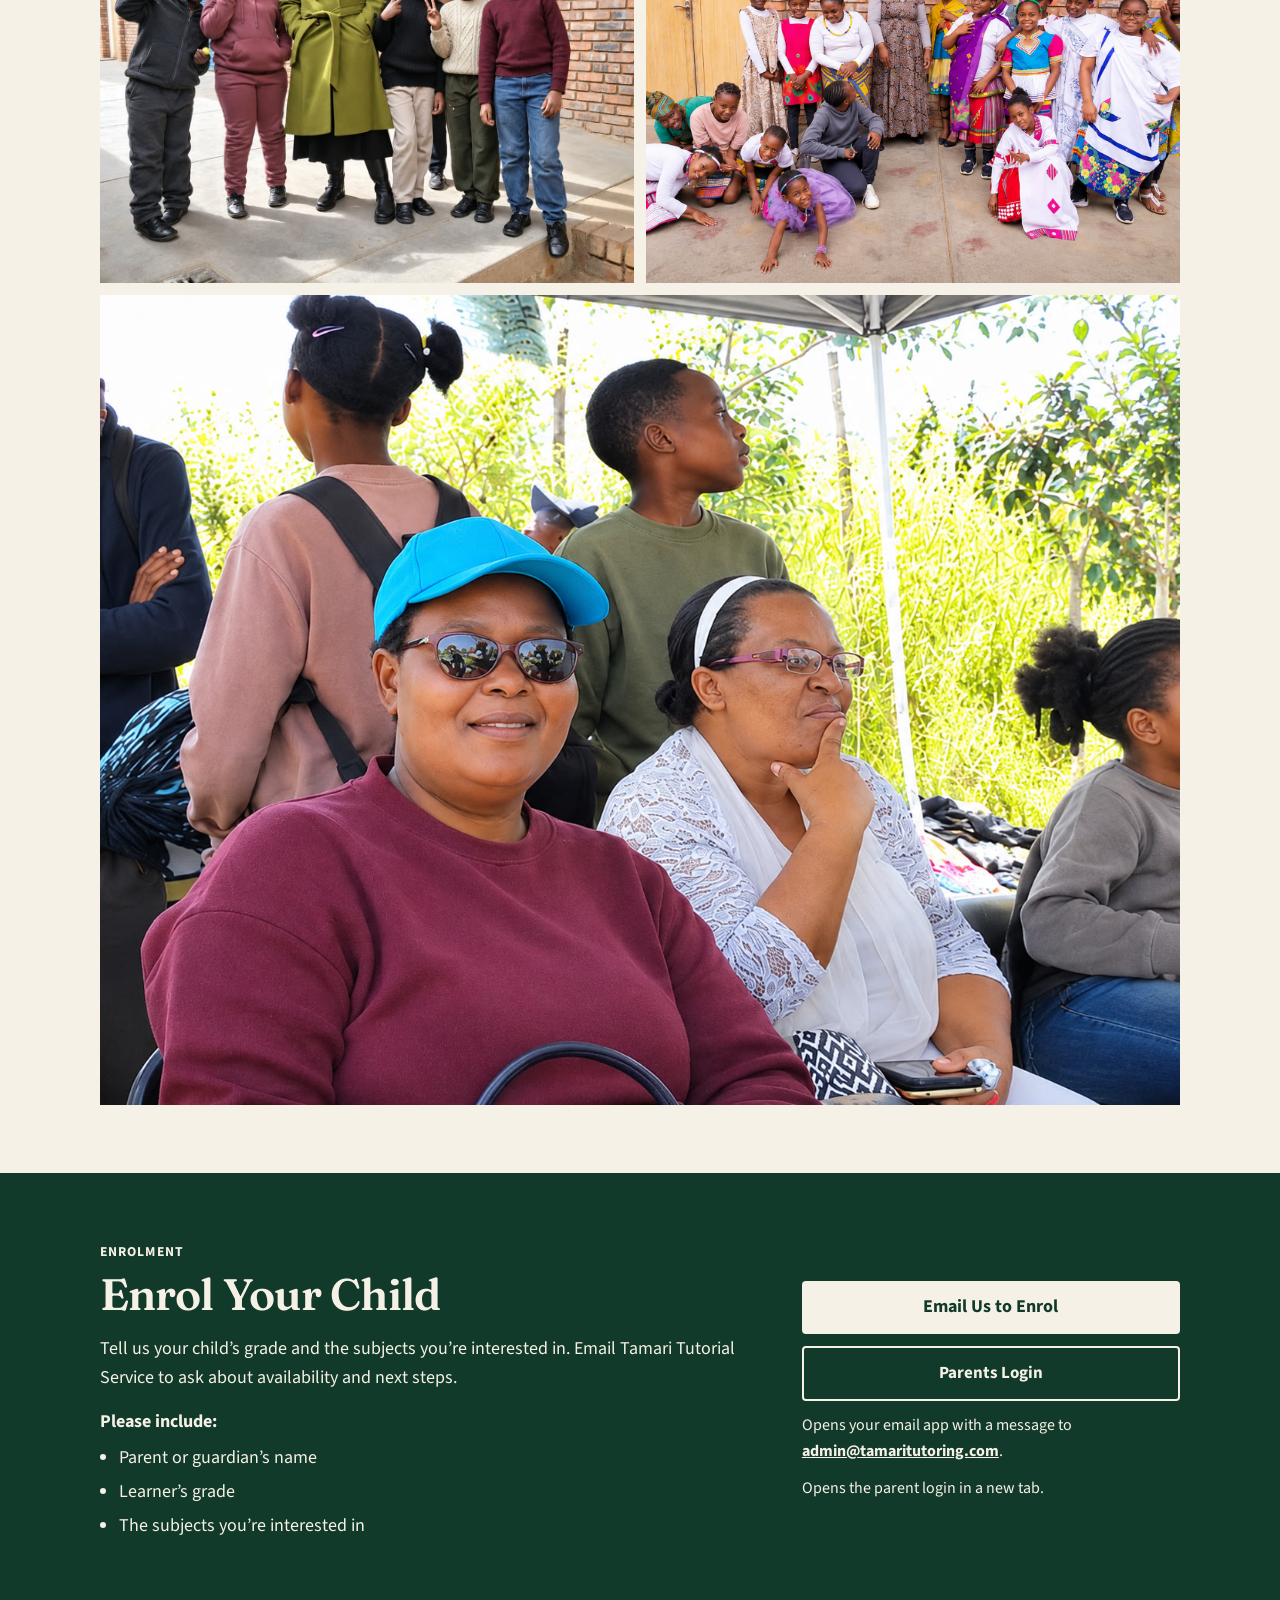
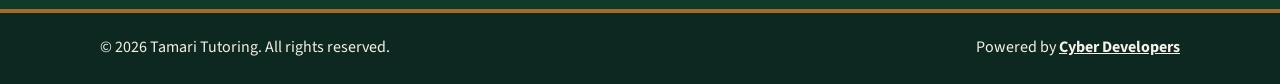
==== commit 7a3c730c: "Add a contact page and photographs from the tutorials. The contact form emails admin@tamarimachiya.c" ====
--- a/index.html
+++ b/index.html
@@ -43,6 +43,7 @@
           <ul>
             <li><a href="#about">About</a></li>
             <li><a href="#subjects">Subjects</a></li>
+            <li><a href="contact.html">Contact</a></li>
             <li><a class="nav-enrol" href="#enrolment">Enrolment</a></li>
             <li><a class="nav-login" href="https://app.schoolhubsa.co.za/tamaritutoring" target="_blank" rel="noopener noreferrer">Parents Login<span class="visually-hidden"> (opens in a new tab)</span></a></li>
           </ul>
@@ -93,12 +94,17 @@
           <p class="kicker">About</p>
           <h2 id="about-heading">Meet Tamari Machiya</h2>
           <div class="about-grid">
-            <ul class="facts" aria-hidden="true">
-              <li>Diploma in Teaching</li>
-              <li>Degree in Teaching</li>
-              <li>42 years of teaching experience across Southern Africa</li>
-            </ul>
-            <p class="about-copy">Tamari Machiya is a retired teacher with a Diploma in Teaching, a Degree in Teaching and 42 years of teaching experience across Southern Africa. She brings a lifelong passion for educating the African child to her tutorials in Chitungwiza. Her goal is to help learners strengthen their understanding and gain confidence in the classroom.</p>
+            <figure class="about-photo">
+              <img src="photos/learners-outside.jpg" alt="Tamari Machiya with learners outside a brick building" width="1200" height="1600">
+            </figure>
+            <div>
+              <ul class="facts" aria-hidden="true">
+                <li>Diploma in Teaching</li>
+                <li>Degree in Teaching</li>
+                <li>42 years of teaching experience across Southern Africa</li>
+              </ul>
+              <p class="about-copy">Tamari Machiya is a retired teacher with a Diploma in Teaching, a Degree in Teaching and 42 years of teaching experience across Southern Africa. She brings a lifelong passion for educating the African child to her tutorials in Chitungwiza. Her goal is to help learners strengthen their understanding and gain confidence in the classroom.</p>
+            </div>
           </div>
         </div>
       </section>
@@ -120,6 +126,28 @@
             <li>
               <h3>Combined Science</h3>
               <p>Explore science concepts and connect what learners study in class to everyday life.</p>
+            </li>
+          </ul>
+        </div>
+      </section>
+
+      <section class="gallery" id="gallery" aria-labelledby="gallery-heading">
+        <div class="wrap">
+          <p class="kicker">Photographs</p>
+          <h2 id="gallery-heading">With our learners</h2>
+          <p class="section-intro">Photographs from Tamari Tutorial Service.</p>
+          <ul class="photo-grid">
+            <li class="photo-wide">
+              <img src="photos/classroom.jpg" alt="Learners seated at desks in a classroom, with their teacher at the front" width="1600" height="1200">
+            </li>
+            <li>
+              <img src="photos/learners-on-the-steps.jpg" alt="Tamari Machiya with learners on the steps outside a brick building" width="1200" height="1600">
+            </li>
+            <li>
+              <img src="photos/celebration.jpg" alt="Tamari Machiya with learners dressed for a celebration" width="1600" height="1066">
+            </li>
+            <li class="photo-wide">
+              <img src="photos/outdoor-gathering.jpg" alt="Women seated together at an outdoor gathering" width="1400" height="1050">
             </li>
           </ul>
         </div>
--- a/styles.css
+++ b/styles.css
@@ -230,6 +230,10 @@
   text-decoration-thickness: 1px;
 }
 
+.site-nav a[aria-current="page"] {
+  text-decoration-thickness: 3px;
+}
+
 .nav-enrol,
 .nav-login {
   margin-left: 0.35rem;
@@ -430,10 +434,111 @@
 }
 
 .about-copy {
-  margin: 0;
+  margin: 1.25rem 0 0;
   max-width: 42rem;
   font-size: 1.25rem;
   line-height: 1.65;
+}
+
+.about-photo {
+  margin: 0;
+}
+
+.about-photo img,
+.photo-grid img {
+  display: block;
+  width: 100%;
+  height: auto;
+  object-fit: cover;
+}
+
+.about-photo img {
+  aspect-ratio: 3 / 4;
+  object-position: center 20%;
+}
+
+.gallery {
+  padding: 3rem 0;
+  scroll-margin-top: var(--header-offset);
+  border-top: 1px solid var(--line);
+}
+
+.photo-grid {
+  display: grid;
+  gap: 0.75rem;
+  margin: 1.5rem 0 0;
+  padding: 0;
+  list-style: none;
+}
+
+.photo-grid img {
+  aspect-ratio: 4 / 3;
+}
+
+.contact-page {
+  padding: 2.5rem 0 3.5rem;
+}
+
+.contact-lead {
+  max-width: 40rem;
+  font-size: 1.2rem;
+}
+
+.form-note,
+.form-success {
+  max-width: 40rem;
+}
+
+.form-success {
+  background: var(--cream-deep);
+  border-left: 4px solid var(--gold);
+  padding: 1rem 1.1rem;
+  margin-bottom: 1.5rem;
+}
+
+[hidden] {
+  display: none !important;
+}
+
+.contact-form {
+  display: grid;
+  gap: 1rem;
+  max-width: 36rem;
+  margin-top: 1.5rem;
+}
+
+.contact-form label {
+  display: grid;
+  gap: 0.35rem;
+  font-weight: 700;
+  color: var(--green);
+}
+
+.contact-form input,
+.contact-form textarea {
+  width: 100%;
+  min-height: 48px;
+  padding: 0.7rem 0.8rem;
+  border: 1px solid var(--green);
+  border-radius: 4px;
+  background: var(--paper);
+  color: var(--ink);
+  font: inherit;
+}
+
+.contact-form textarea {
+  min-height: 9rem;
+  resize: vertical;
+}
+
+.contact-form .button {
+  justify-self: start;
+  border: 0;
+  cursor: pointer;
+}
+
+.hp {
+  display: none;
 }
 
 .section-intro {
@@ -597,19 +702,16 @@
   }
 
   .site-nav ul {
-    display: grid;
-    grid-template-columns: 1fr 1fr;
-    justify-content: stretch;
+    display: flex;
+    flex-wrap: wrap;
+    justify-content: flex-start;
     width: 100%;
-    gap: 0.45rem 0.6rem;
-  }
-
-  .site-nav li:nth-child(1) {
-    justify-self: start;
-  }
-
-  .site-nav li:nth-child(2) {
-    justify-self: end;
+    gap: 0.45rem 0.75rem;
+  }
+
+  .site-nav li:has(.nav-enrol),
+  .site-nav li:has(.nav-login) {
+    flex: 1 1 9rem;
   }
 
   .nav-enrol,
@@ -638,6 +740,7 @@
 
   .about,
   .subjects,
+  .gallery,
   .enrol {
     padding: 4.25rem 0;
   }
@@ -645,9 +748,23 @@
 
 @media (min-width: 800px) {
   .about-grid {
-    grid-template-columns: minmax(14rem, 0.85fr) 1.3fr;
+    grid-template-columns: minmax(16rem, 0.8fr) 1.2fr;
     gap: 2.5rem;
     align-items: start;
+  }
+}
+
+@media (min-width: 720px) {
+  .photo-grid {
+    grid-template-columns: 1fr 1fr;
+  }
+
+  .photo-wide {
+    grid-column: 1 / -1;
+  }
+
+  .contact-page {
+    padding: 4rem 0 4.5rem;
   }
 }
 
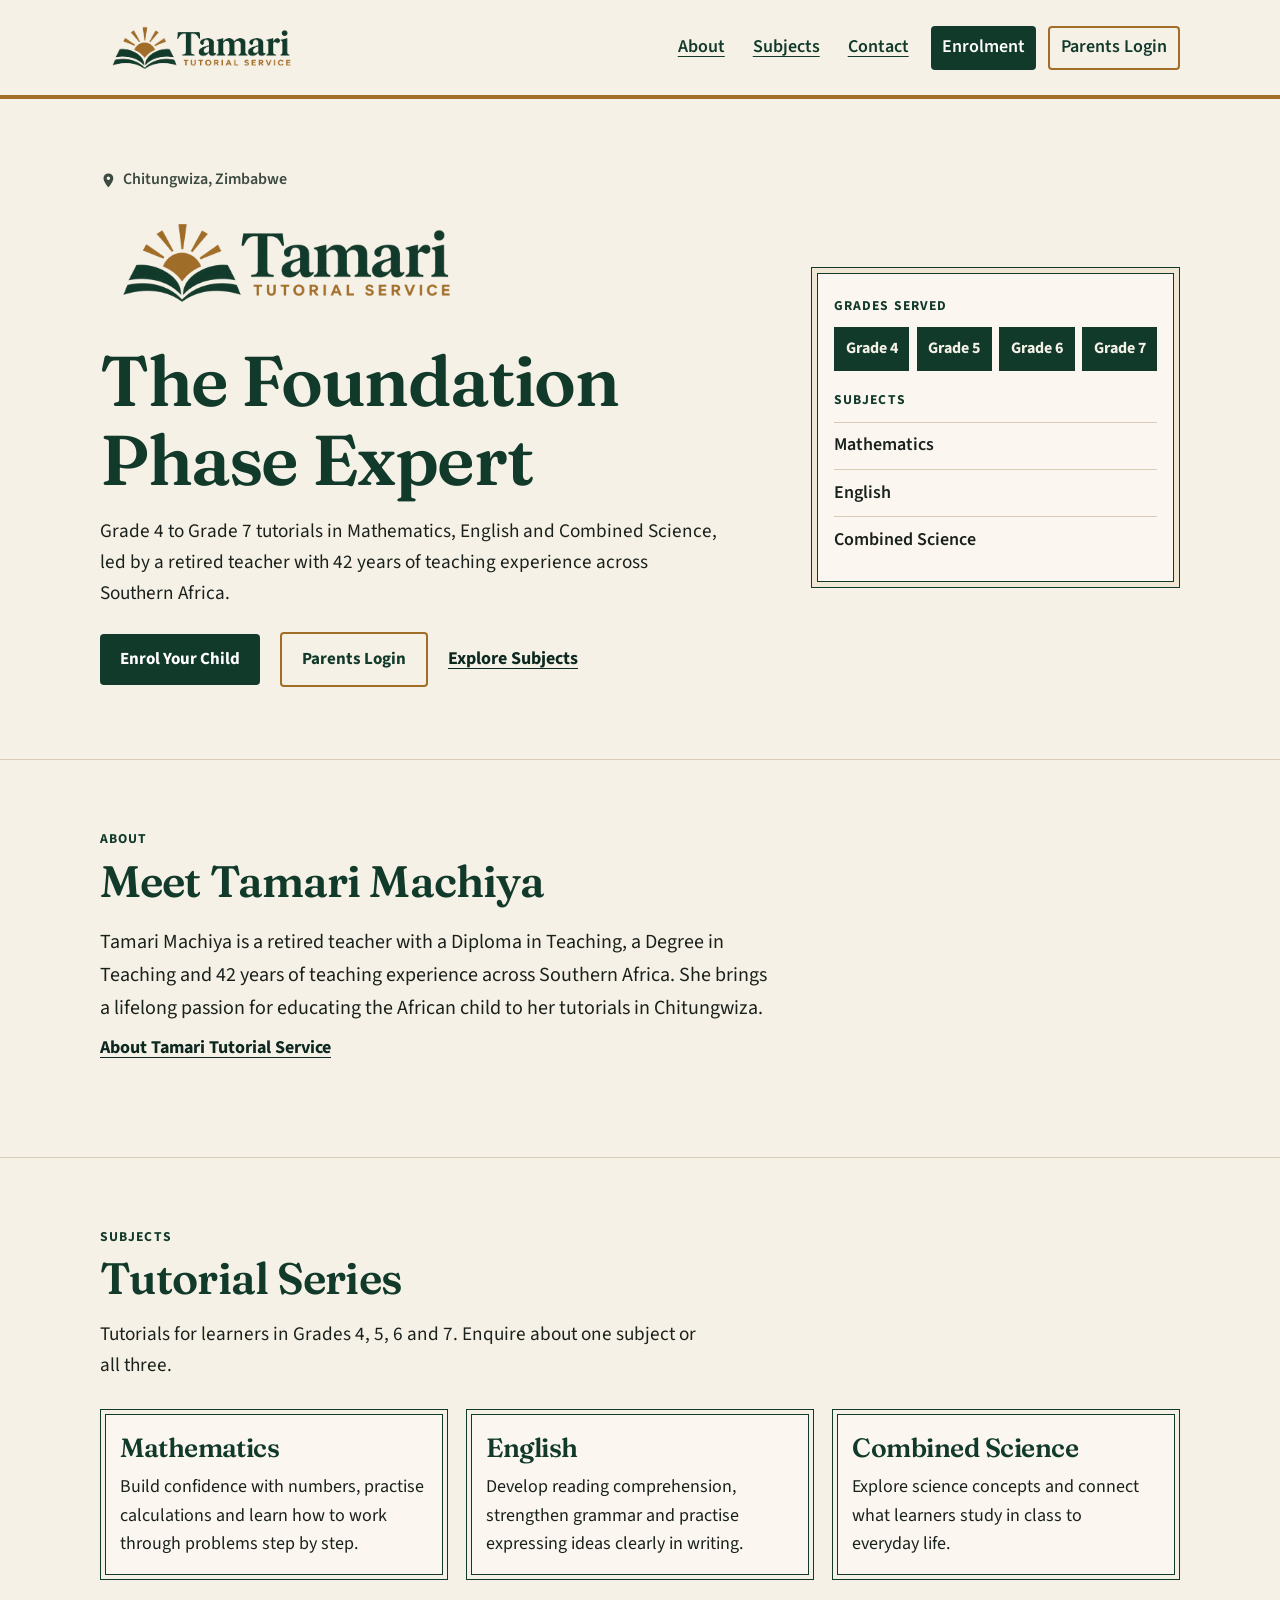
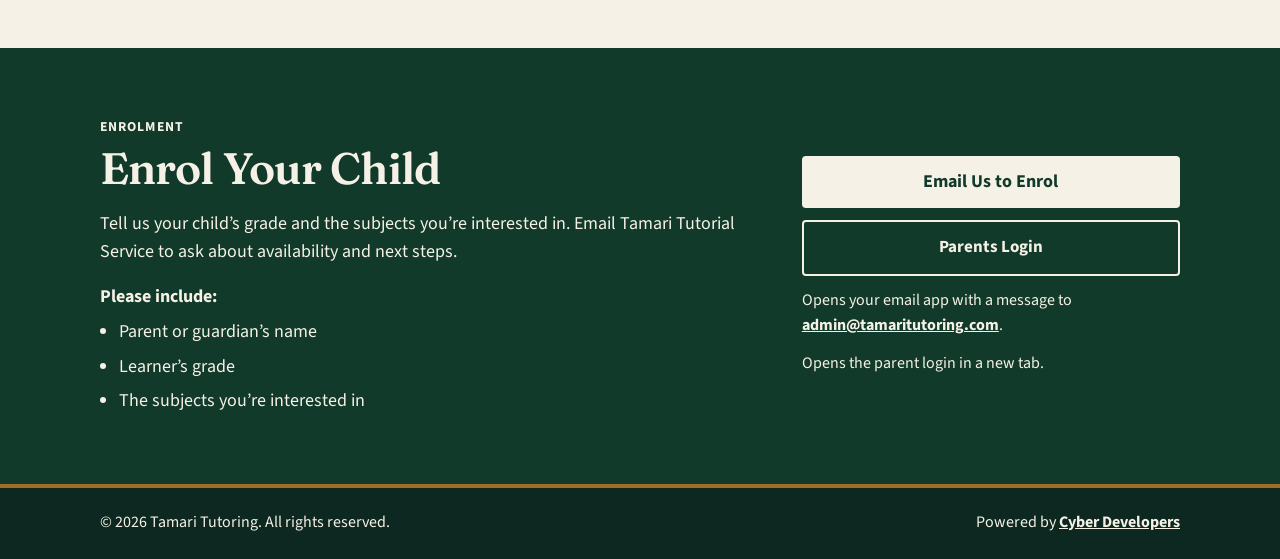
==== commit 3a779c28: "Add an About page and move the photographs there. Keep a short introduction on the homepage, and put" ====
--- a/index.html
+++ b/index.html
@@ -41,7 +41,7 @@
         </a>
         <nav class="site-nav" aria-label="Page">
           <ul>
-            <li><a href="#about">About</a></li>
+            <li><a href="about.html">About</a></li>
             <li><a href="#subjects">Subjects</a></li>
             <li><a href="contact.html">Contact</a></li>
             <li><a class="nav-enrol" href="#enrolment">Enrolment</a></li>
@@ -93,19 +93,8 @@
         <div class="wrap">
           <p class="kicker">About</p>
           <h2 id="about-heading">Meet Tamari Machiya</h2>
-          <div class="about-grid">
-            <figure class="about-photo">
-              <img src="photos/learners-outside.jpg" alt="Tamari Machiya with learners outside a brick building" width="1200" height="1600">
-            </figure>
-            <div>
-              <ul class="facts" aria-hidden="true">
-                <li>Diploma in Teaching</li>
-                <li>Degree in Teaching</li>
-                <li>42 years of teaching experience across Southern Africa</li>
-              </ul>
-              <p class="about-copy">Tamari Machiya is a retired teacher with a Diploma in Teaching, a Degree in Teaching and 42 years of teaching experience across Southern Africa. She brings a lifelong passion for educating the African child to her tutorials in Chitungwiza. Her goal is to help learners strengthen their understanding and gain confidence in the classroom.</p>
-            </div>
-          </div>
+          <p class="about-copy">Tamari Machiya is a retired teacher with a Diploma in Teaching, a Degree in Teaching and 42 years of teaching experience across Southern Africa. She brings a lifelong passion for educating the African child to her tutorials in Chitungwiza.</p>
+          <p><a class="text-link" href="about.html">About Tamari Tutorial Service</a></p>
         </div>
       </section>
 
@@ -126,28 +115,6 @@
             <li>
               <h3>Combined Science</h3>
               <p>Explore science concepts and connect what learners study in class to everyday life.</p>
-            </li>
-          </ul>
-        </div>
-      </section>
-
-      <section class="gallery" id="gallery" aria-labelledby="gallery-heading">
-        <div class="wrap">
-          <p class="kicker">Photographs</p>
-          <h2 id="gallery-heading">With our learners</h2>
-          <p class="section-intro">Photographs from Tamari Tutorial Service.</p>
-          <ul class="photo-grid">
-            <li class="photo-wide">
-              <img src="photos/classroom.jpg" alt="Learners seated at desks in a classroom, with their teacher at the front" width="1600" height="1200">
-            </li>
-            <li>
-              <img src="photos/learners-on-the-steps.jpg" alt="Tamari Machiya with learners on the steps outside a brick building" width="1200" height="1600">
-            </li>
-            <li>
-              <img src="photos/celebration.jpg" alt="Tamari Machiya with learners dressed for a celebration" width="1600" height="1066">
-            </li>
-            <li class="photo-wide">
-              <img src="photos/outdoor-gathering.jpg" alt="Women seated together at an outdoor gathering" width="1400" height="1050">
             </li>
           </ul>
         </div>
--- a/styles.css
+++ b/styles.css
@@ -475,8 +475,31 @@
   aspect-ratio: 4 / 3;
 }
 
-.contact-page {
+.contact-page,
+.about-page {
   padding: 2.5rem 0 3.5rem;
+}
+
+.about-block {
+  padding-top: 2.75rem;
+}
+
+.detail-list {
+  display: grid;
+  gap: 1rem;
+  margin: 1.5rem 0 0;
+  padding: 0;
+  list-style: none;
+}
+
+.detail-list li {
+  background: var(--paper);
+  border-top: 4px solid var(--gold);
+  padding: 1.15rem 1.15rem 1.2rem;
+}
+
+.detail-list p {
+  margin: 0;
 }
 
 .contact-lead {
@@ -763,8 +786,13 @@
     grid-column: 1 / -1;
   }
 
-  .contact-page {
+  .contact-page,
+  .about-page {
     padding: 4rem 0 4.5rem;
+  }
+
+  .detail-list {
+    grid-template-columns: 1fr 1fr;
   }
 }
 
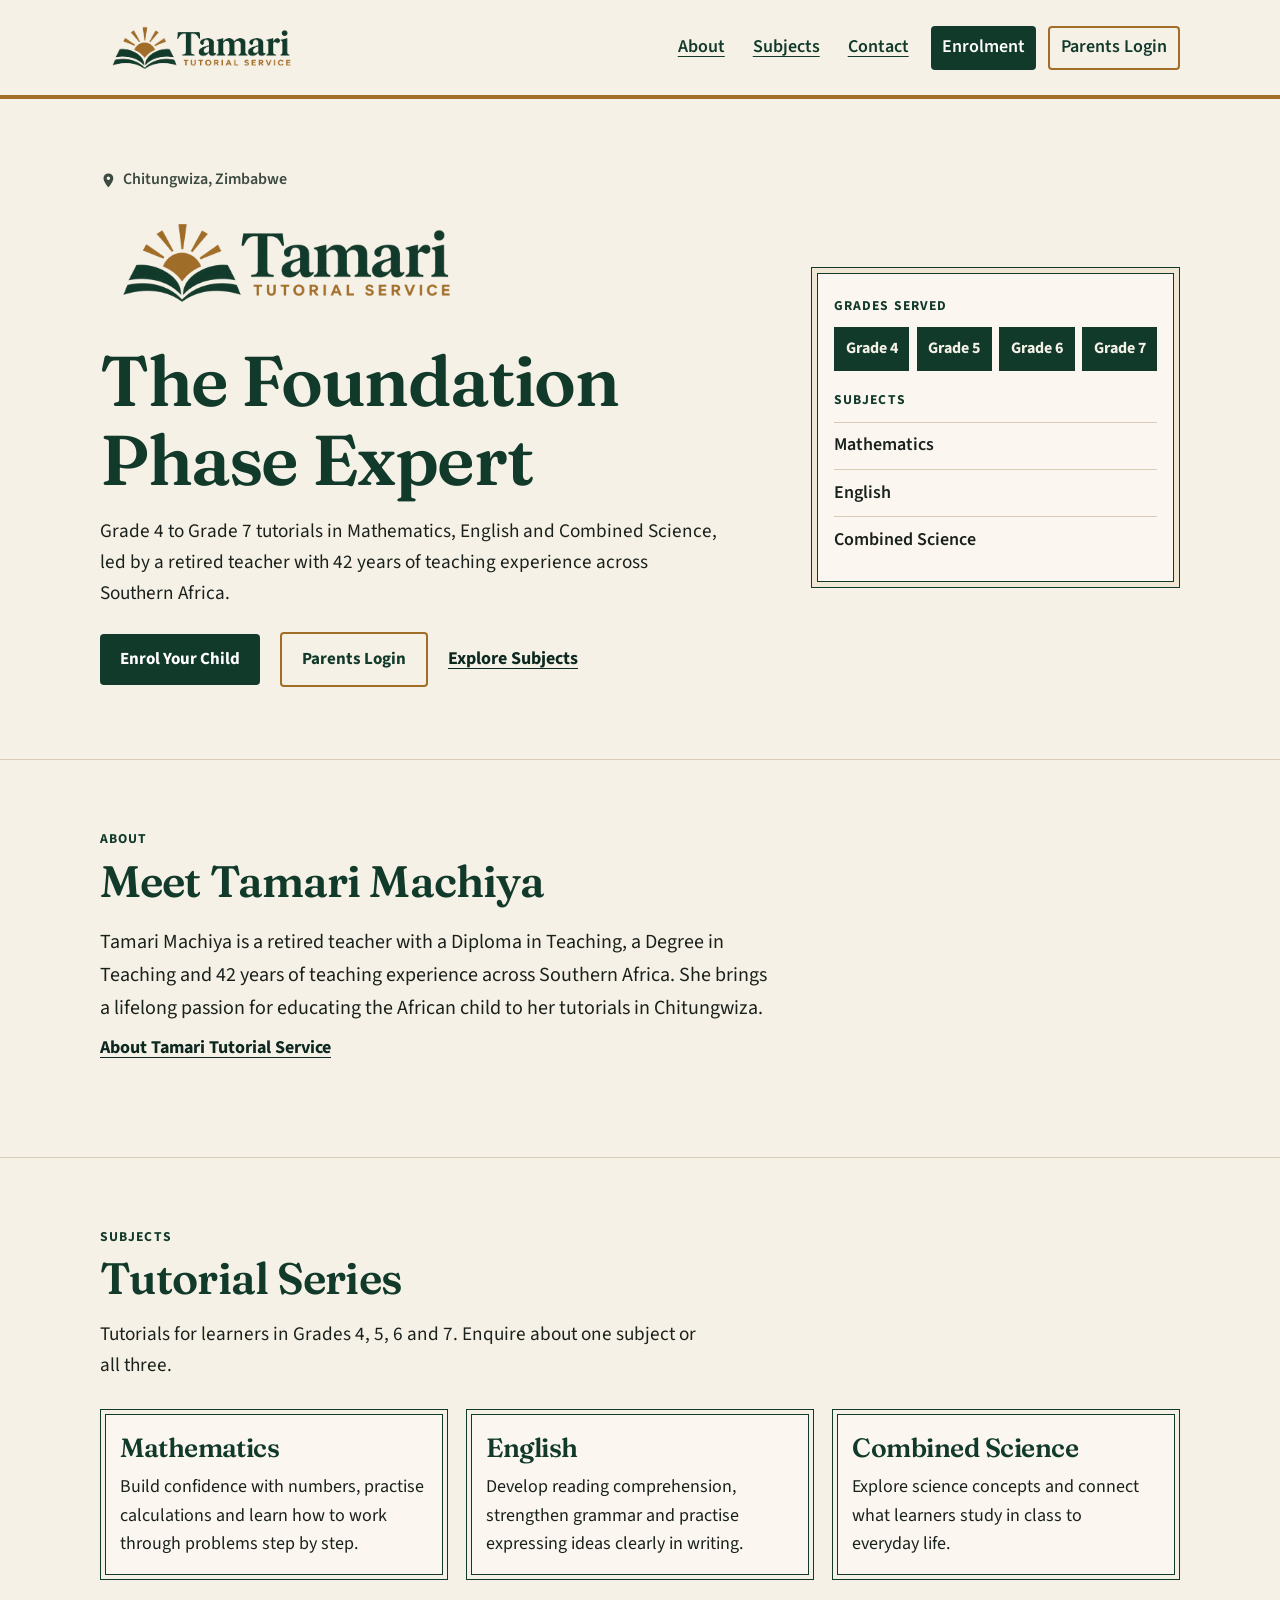
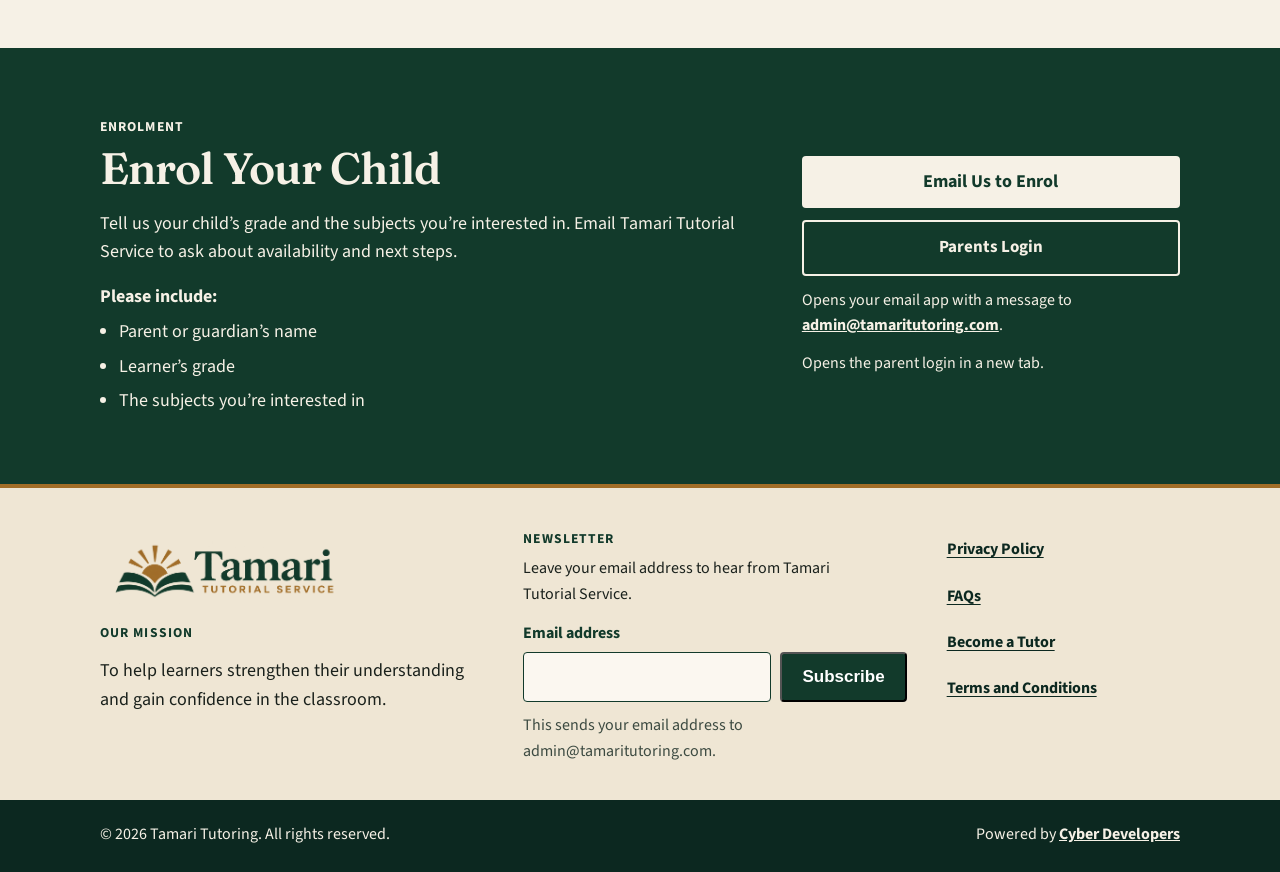
==== commit 9b4257e4: "Add footer links, a newsletter box, and a mission line. Put the logo and mission in the footer, and " ====
--- a/index.html
+++ b/index.html
@@ -144,10 +144,52 @@
     </main>
 
     <footer class="site-footer">
-      <div class="wrap footer-line">
-        <p>© 2026 Tamari Tutoring. All rights reserved.</p>
-        <p class="footer-credit">Powered by <a href="https://www.cyberdevelopers.co.za" target="_blank" rel="noopener noreferrer">Cyber Developers<span class="visually-hidden"> (opens in a new tab)</span></a></p>
+      <div class="footer-main">
+        <div class="wrap footer-grid">
+          <div class="footer-brand">
+            <a class="footer-logo-link" href="index.html">
+              <img src="logo.png" alt="Tamari Tutorial Service" width="1086" height="362">
+            </a>
+            <p class="kicker">Our mission</p>
+            <p class="mission">To help learners strengthen their understanding and gain confidence in the classroom.</p>
+          </div>
+          <div class="footer-news">
+            <form class="newsletter" id="newsletter-form" action="https://formsubmit.co/admin@tamaritutoring.com" method="POST">
+              <p class="kicker">Newsletter</p>
+              <p class="newsletter-lead">Leave your email address to hear from Tamari Tutorial Service.</p>
+              <input type="hidden" name="_subject" value="Newsletter signup from the Tamari Tutorial Service website">
+              <input type="hidden" name="_template" value="table">
+              <input type="hidden" name="_captcha" value="false">
+              <input type="hidden" name="_next" value="https://tamaritutoring.com/index.html?subscribed=1">
+              <p class="hp" aria-hidden="true">
+                <label>Leave this field empty<input type="text" name="_honey" tabindex="-1" autocomplete="off"></label>
+              </p>
+              <label for="newsletter-email">Email address</label>
+              <div class="newsletter-row">
+                <input id="newsletter-email" type="email" name="email" autocomplete="email" required>
+                <button class="button" type="submit">Subscribe</button>
+              </div>
+              <p class="newsletter-note">This sends your email address to admin@tamaritutoring.com.</p>
+            </form>
+            <p class="form-success" id="newsletter-success" hidden>Thank you. Your email address has been sent to Tamari Tutorial Service.</p>
+          </div>
+          <nav class="footer-nav" aria-label="Footer">
+            <ul>
+              <li><a href="privacy.html">Privacy Policy</a></li>
+              <li><a href="faqs.html">FAQs</a></li>
+              <li><a href="become-a-tutor.html">Become a Tutor</a></li>
+              <li><a href="terms.html">Terms and Conditions</a></li>
+            </ul>
+          </nav>
+        </div>
+      </div>
+      <div class="footer-bar">
+        <div class="wrap footer-line">
+          <p>© 2026 Tamari Tutoring. All rights reserved.</p>
+          <p class="footer-credit">Powered by <a href="https://www.cyberdevelopers.co.za" target="_blank" rel="noopener noreferrer">Cyber Developers<span class="visually-hidden"> (opens in a new tab)</span></a></p>
+        </div>
       </div>
     </footer>
+    <script src="newsletter.js"></script>
   </body>
 </html>
--- a/styles.css
+++ b/styles.css
@@ -476,7 +476,8 @@
 }
 
 .contact-page,
-.about-page {
+.about-page,
+.info-page {
   padding: 2.5rem 0 3.5rem;
 }
 
@@ -505,6 +506,11 @@
 .contact-lead {
   max-width: 40rem;
   font-size: 1.2rem;
+}
+
+.faq h2 {
+  margin-top: 1.85rem;
+  font-size: clamp(1.45rem, 2.5vw, 1.85rem);
 }
 
 .form-note,
@@ -667,16 +673,107 @@
 }
 
 .site-footer {
+  font-size: 1rem;
+}
+
+.footer-main {
+  background: var(--cream-deep);
+  color: var(--ink);
+  border-top: 4px solid var(--gold);
+  padding: 2.5rem 0 2.25rem;
+}
+
+.footer-grid {
+  display: grid;
+  gap: 2rem;
+}
+
+.footer-logo-link {
+  display: inline-block;
+}
+
+.footer-logo-link img {
+  display: block;
+  width: min(100%, 16rem);
+  height: auto;
+}
+
+.mission {
+  max-width: 28rem;
+  margin: 0.85rem 0 0;
+  font-size: 1.125rem;
+}
+
+.newsletter label {
+  display: block;
+  margin-bottom: 0.35rem;
+  color: var(--green);
+  font-weight: 700;
+}
+
+.newsletter-lead {
+  max-width: 28rem;
+  margin: 0 0 0.85rem;
+}
+
+.newsletter-row {
+  display: flex;
+  flex-wrap: wrap;
+  gap: 0.6rem;
+}
+
+.newsletter-row input {
+  flex: 1 1 12rem;
+  min-width: 0;
+  min-height: 48px;
+  padding: 0.7rem 0.8rem;
+  border: 1px solid var(--green);
+  border-radius: 4px;
+  background: var(--paper);
+  color: var(--ink);
+  font: inherit;
+}
+
+.newsletter-note {
+  max-width: 28rem;
+  margin: 0.7rem 0 0;
+  color: var(--ink-soft);
+}
+
+.footer-nav ul {
+  display: grid;
+  gap: 0.15rem;
+  margin: 0;
+  padding: 0;
+  list-style: none;
+}
+
+.footer-nav a {
+  display: inline-flex;
+  align-items: center;
+  min-height: 44px;
+  color: var(--green-deep);
+  font-weight: 700;
+  text-underline-offset: 0.2em;
+}
+
+.footer-nav a[aria-current="page"] {
+  text-decoration-thickness: 3px;
+}
+
+.footer-bar {
   background: var(--green-deep);
   color: var(--cream);
   padding: 1.35rem 0 1.5rem;
-  border-top: 4px solid var(--gold);
-  font-size: 1rem;
-}
-
-.site-footer a {
+}
+
+.footer-bar a {
   color: var(--cream);
   font-weight: 700;
+}
+
+.footer-bar p {
+  margin: 0;
 }
 
 .footer-line {
@@ -687,11 +784,7 @@
   gap: 0.4rem 1.5rem;
 }
 
-.site-footer p {
-  margin: 0;
-}
-
-.site-footer .footer-credit {
+.footer-bar .footer-credit {
   margin-left: auto;
 }
 
@@ -702,6 +795,11 @@
 @media (max-width: 420px) {
   .grade-row {
     grid-template-columns: 1fr 1fr;
+  }
+
+  .newsletter-row input,
+  .newsletter-row .button {
+    flex: 1 1 100%;
   }
 }
 
@@ -742,6 +840,12 @@
     width: 100%;
     margin-left: 0;
   }
+
+  .footer-nav ul {
+    display: flex;
+    flex-wrap: wrap;
+    gap: 0.15rem 1.1rem;
+  }
 }
 
 @media (min-width: 721px) {
@@ -787,7 +891,8 @@
   }
 
   .contact-page,
-  .about-page {
+  .about-page,
+  .info-page {
     padding: 4rem 0 4.5rem;
   }
 
@@ -811,6 +916,12 @@
     grid-template-columns: minmax(0, 1.4fr) minmax(16rem, 0.8fr);
     gap: 2.5rem;
     align-items: center;
+  }
+
+  .footer-grid {
+    grid-template-columns: minmax(0, 1.15fr) minmax(0, 1.15fr) minmax(11rem, 0.7fr);
+    gap: 2rem 2.5rem;
+    align-items: start;
   }
 
   .button-email,
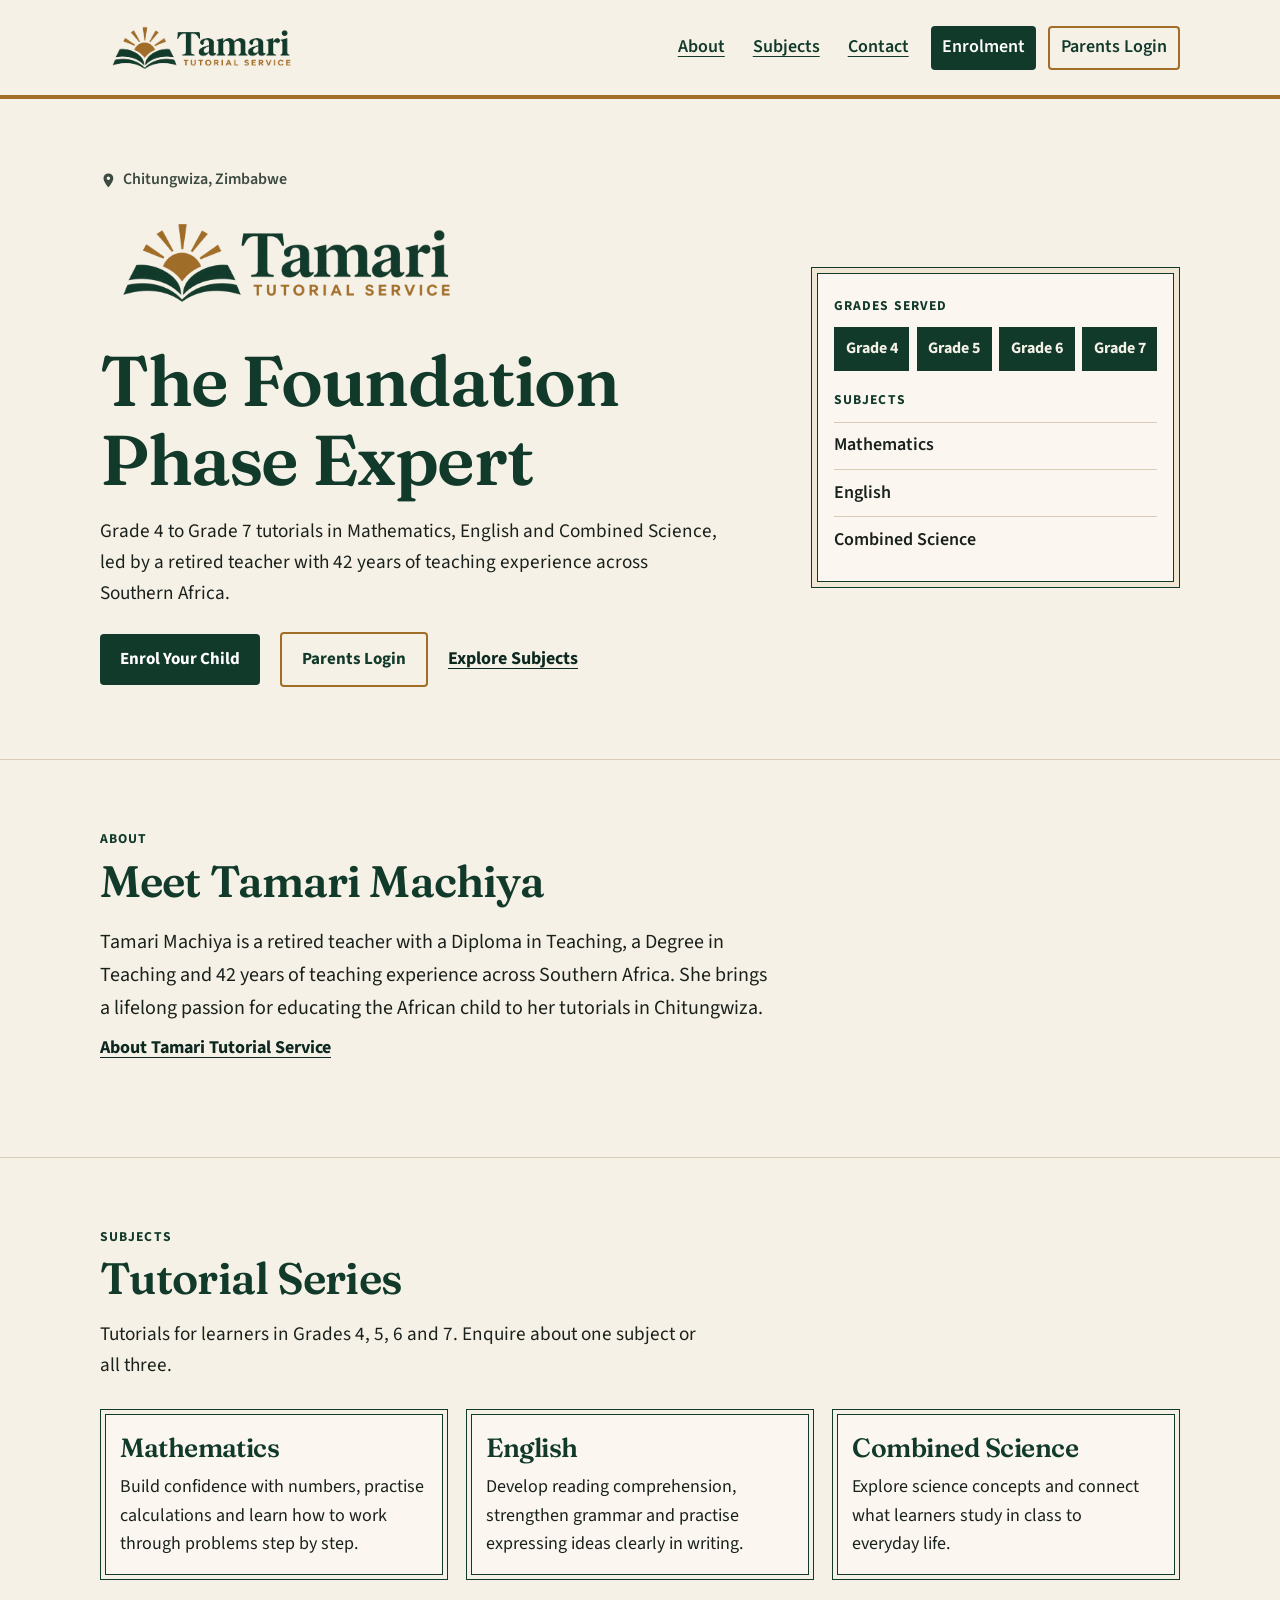
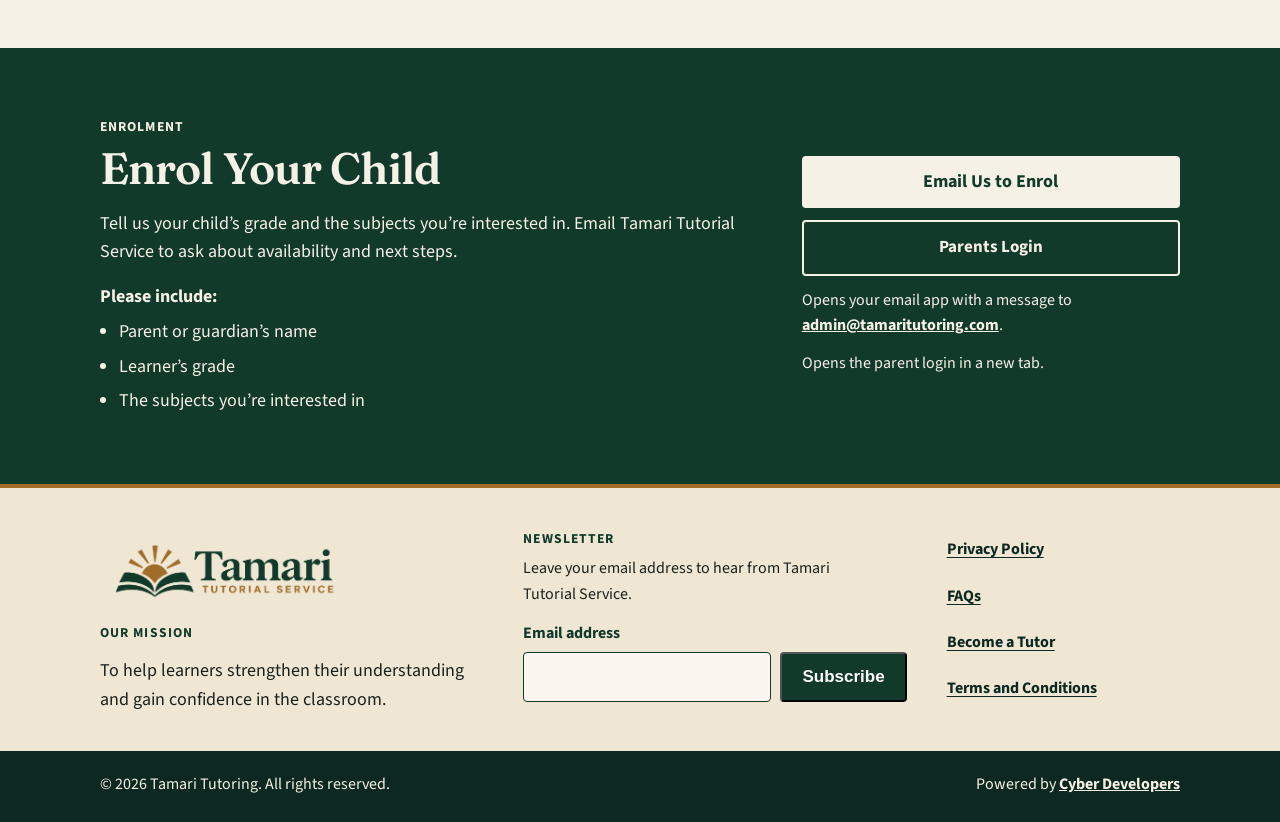
==== commit 3340bd28: "Remove the newsletter note about emailing the address. Drop “This sends your email address to admin@" ====
--- a/index.html
+++ b/index.html
@@ -169,7 +169,6 @@
                 <input id="newsletter-email" type="email" name="email" autocomplete="email" required>
                 <button class="button" type="submit">Subscribe</button>
               </div>
-              <p class="newsletter-note">This sends your email address to admin@tamaritutoring.com.</p>
             </form>
             <p class="form-success" id="newsletter-success" hidden>Thank you. Your email address has been sent to Tamari Tutorial Service.</p>
           </div>
--- a/styles.css
+++ b/styles.css
@@ -508,6 +508,16 @@
   font-size: 1.2rem;
 }
 
+.contact-phone {
+  margin: 0 0 1.5rem;
+  font-size: 1.35rem;
+  font-weight: 700;
+}
+
+.contact-phone a {
+  color: var(--green);
+}
+
 .faq h2 {
   margin-top: 1.85rem;
   font-size: clamp(1.45rem, 2.5vw, 1.85rem);
@@ -734,12 +744,6 @@
   font: inherit;
 }
 
-.newsletter-note {
-  max-width: 28rem;
-  margin: 0.7rem 0 0;
-  color: var(--ink-soft);
-}
-
 .footer-nav ul {
   display: grid;
   gap: 0.15rem;
